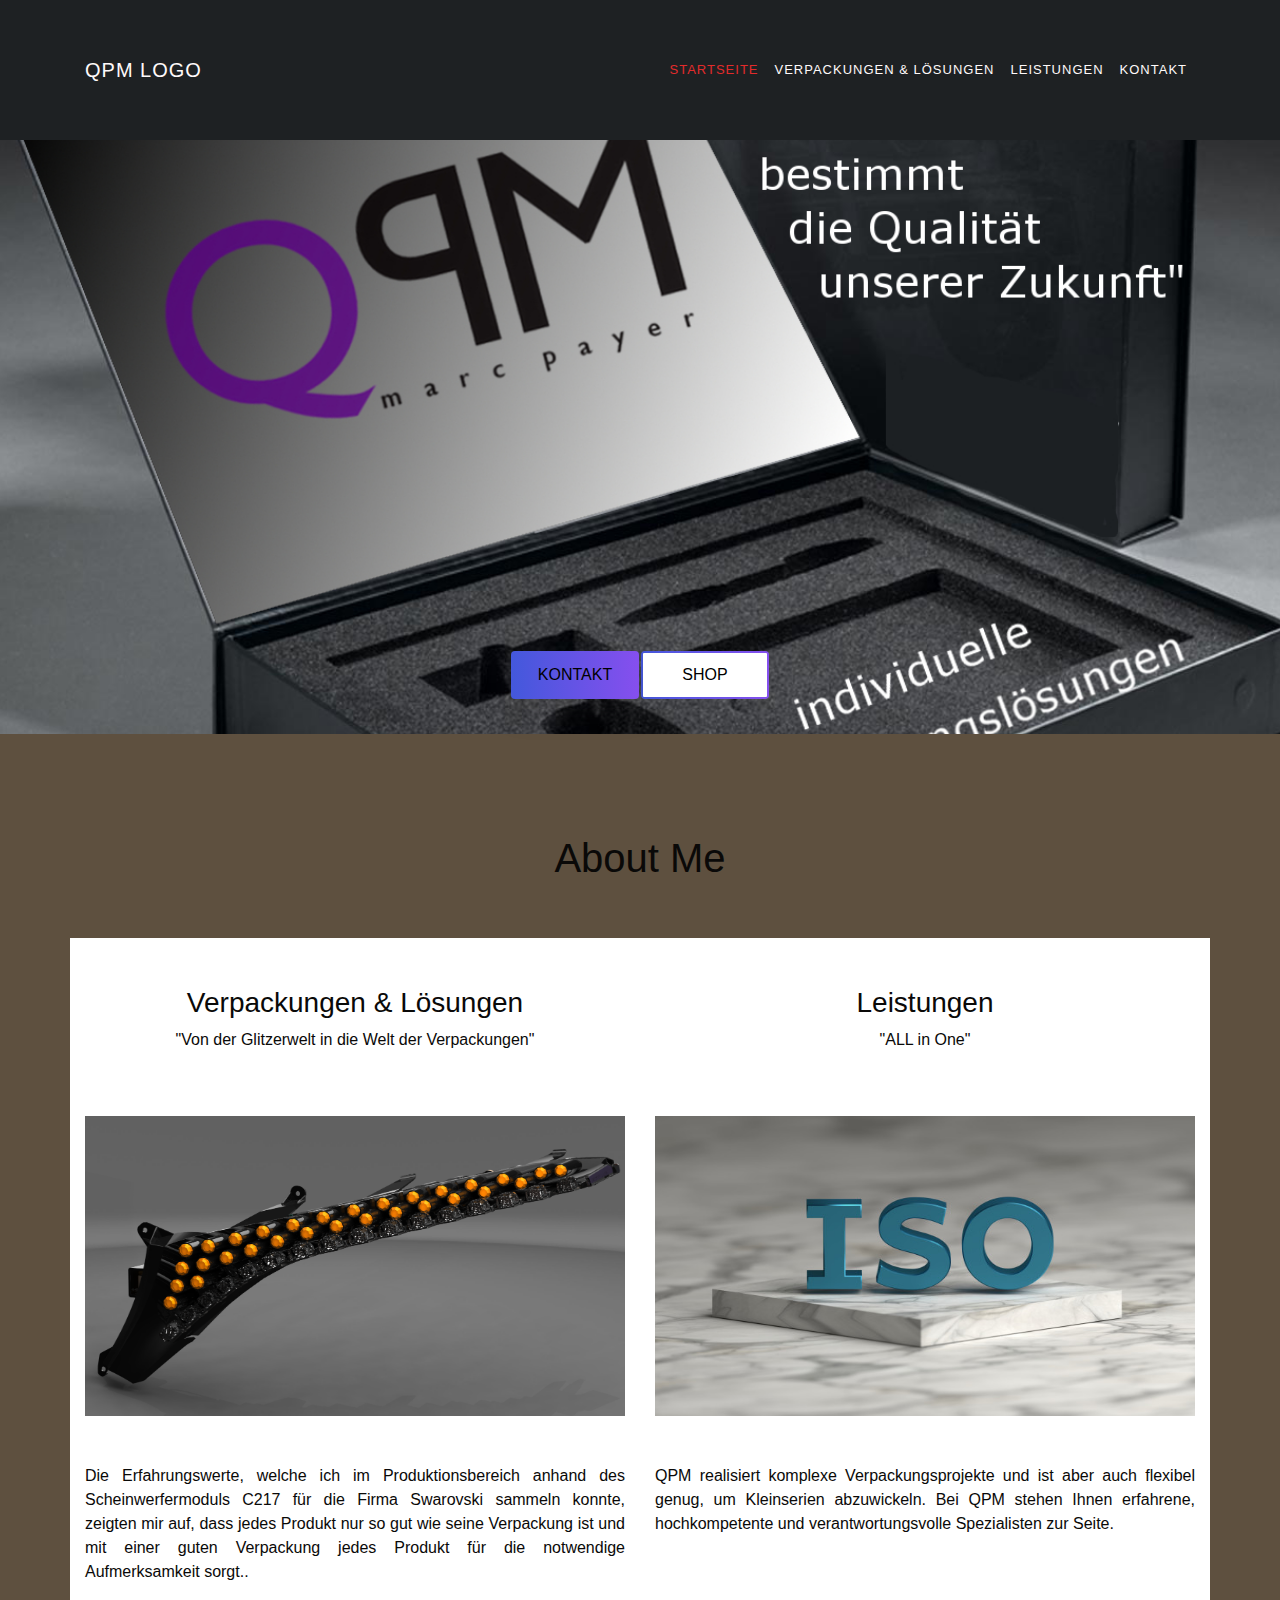
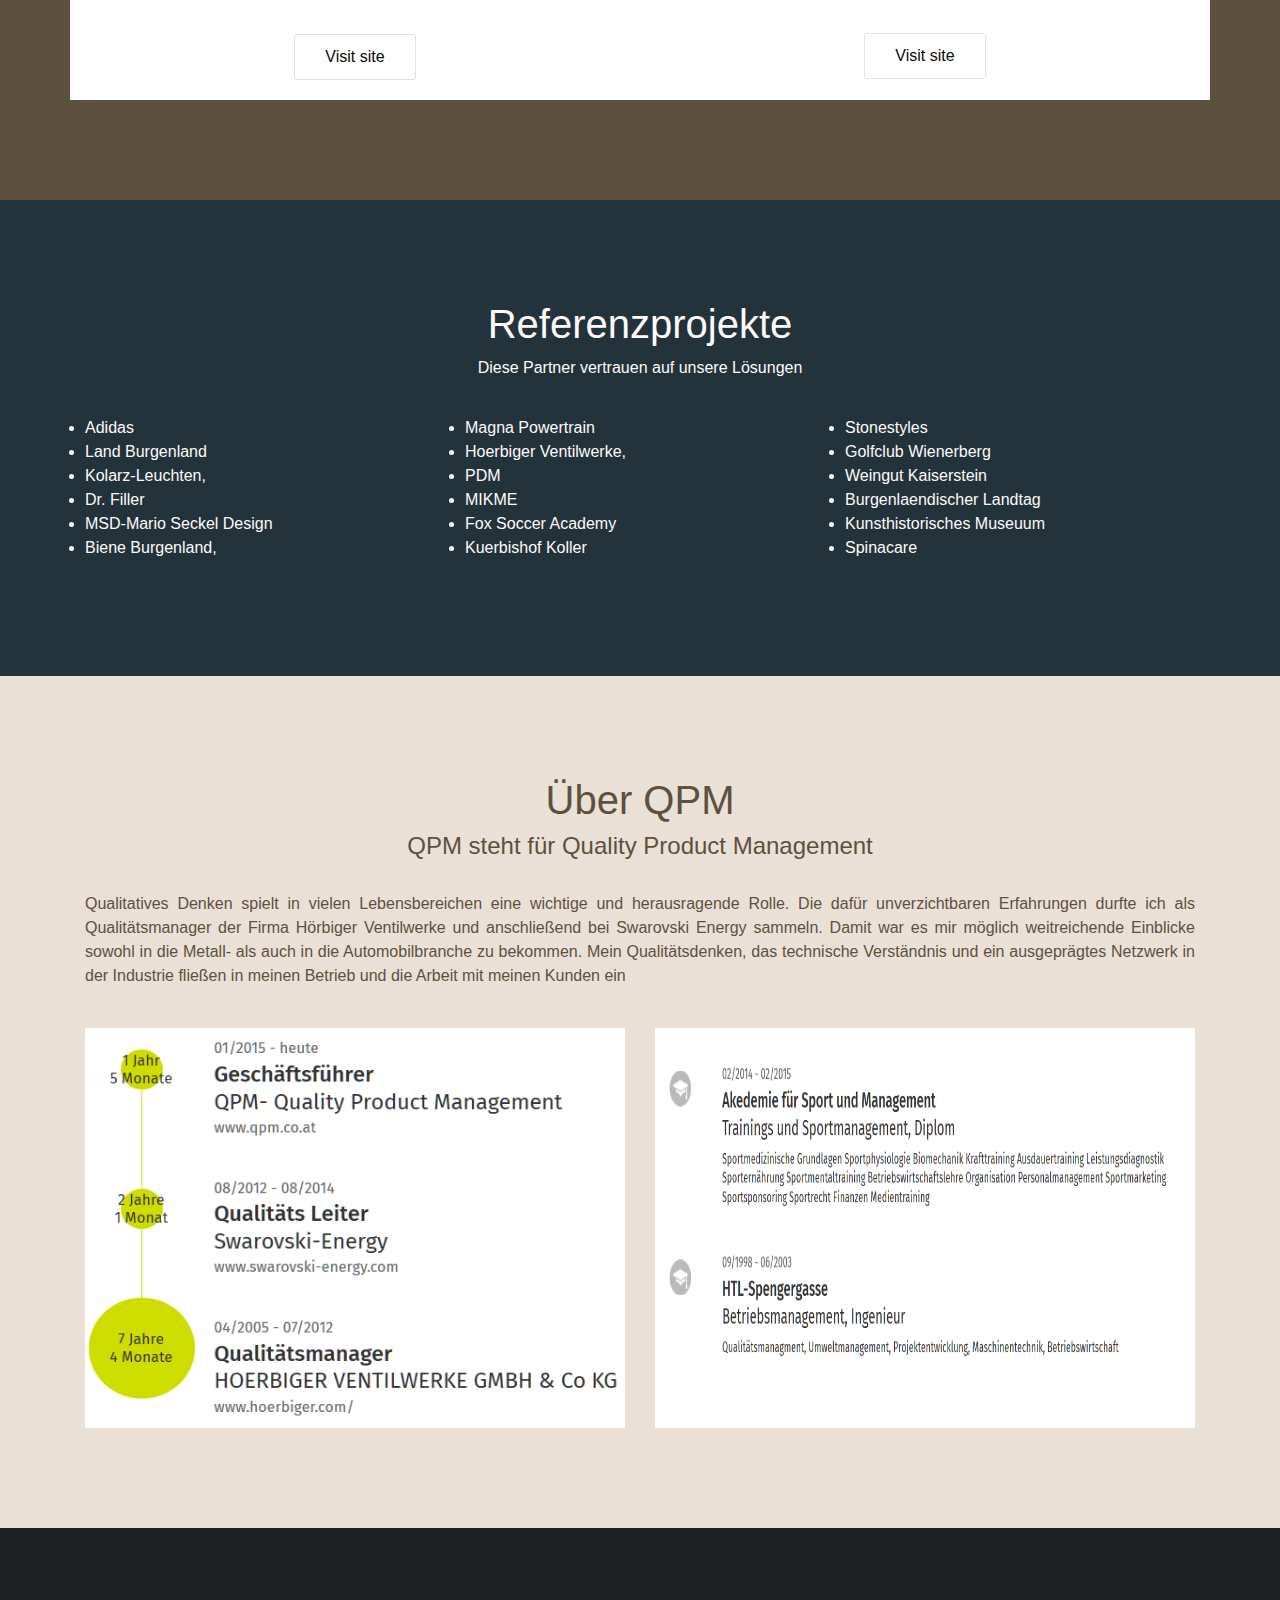
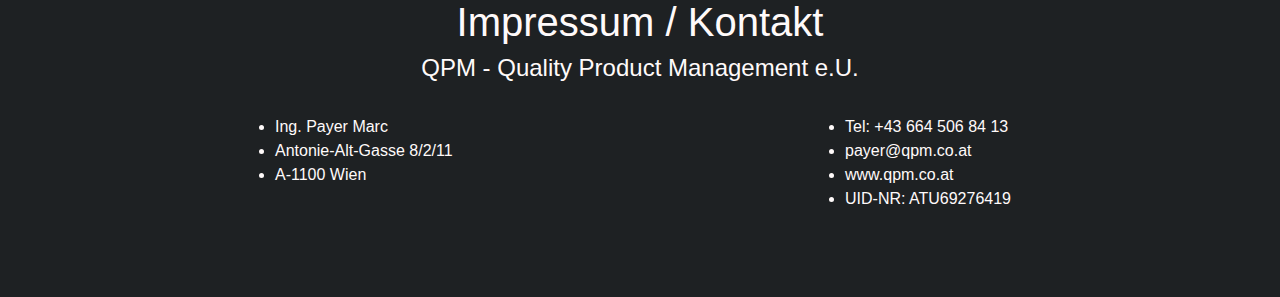
==== index.html @ 358d46cb "new" ====
<!DOCTYPE html>
<html>
<head>
	<title>QPM</title>

	<meta name="viewport" content="width=device-width, initial-scale=1.0">
  <link rel="stylesheet" type="text/css" href="style.css">

	<link rel="stylesheet" href="https://maxcdn.bootstrapcdn.com/bootstrap/4.5.2/css/bootstrap.min.css">
<link rel="stylesheet" type="text/css" href="style.css">

<!------- font Awesome cdn ----------------------->
<link rel="stylesheet" href="https://cdnjs.cloudflare.com/ajax/libs/font-awesome/5.15.1/css/all.min.css" integrity="sha512-+4zCK9k+qNFUR5X+cKL9EIR+ZOhtIloNl9GIKS57V1MyNsYpYcUrUeQc9vNfzsWfV28IaLL3i96P9sdNyeRssA==" crossorigin="anonymous" />

</head>
<body>
 <main class="main-site">
  <!--================================================ nav area starts =========================-->
  <section class="nav-area">
     <div class="container">
      <nav class="navbar navbar-expand-lg navbar-dark">
       
  <!-- Brand -->
  <a class="navbar-brand" href="#">QPM LOGO</a>

  <!-- Toggler/collapsibe Button -->
  <button class="navbar-toggler" type="button" data-toggle="collapse" data-target="#collapsibleNavbar">
    <span class="navbar-toggler-icon"></span>
  </button>

  <!-- Navbar links -->
  <div class="collapse navbar-collapse" id="collapsibleNavbar">
    <ul class="navbar-nav ml-auto text-right">
      <li class="nav-item active">
        <a class="nav-link" href="#">Startseite</a>
      </li>
      <li class="nav-item">
        <a class="nav-link" href="packging.html">Verpackungen & Lösungen</a>
      </li>
      <!--<li class="nav-item">
        <a class="nav-link" href="#design">Design / Materialien</a>
      </li>--->
      <li class="nav-item">
        <a class="nav-link" href="Iso.html">Leistungen</a>
      </li>
      <!--<li class="nav-item">
        <a class="nav-link" href="#link">Referenzprojekte</a>

      </li>-->

        <!--<li class="nav-item">
        <a class="nav-link" href="#about">Über</a>

      </li>-->
      <li class="nav-item">
        <a class="nav-link" href="#Kontakt">Kontakt</a>

      </li>
    </ul>
  </div>

</nav>
</div>
</section>

<!--================================================ nav area ends =========================================-->
      
  <!--============================================== header area starts =====================================-->
  <section class="header-area">
    <div class="site-button d-flex">
                  <div class="btn-first d-flex flex-row flex-wrap">
                    <button type="button" id="#contact" class="btn button primary-button text-uppercase"><a href="#Kontakt"> Kontakt</a></button>
                    <button type="button" class="btn button secondary-button text-uppercase"><a href="#">Shop</a></button>
                  </div>

                  
                </div>
  </section>


  <!--============================================= header area ends ==========================================-->


  <!--======================================About me starts ======================================-->
  <section class="about-me-area">
    <div class="container">
      <div class="justify-content-center pb-5">
        <h1 class="text-center">About Me</h1>
      </div>
      <div class="row">
        <div class="col-area col-sm-12 col-md-6 col-lg-6">
          <div class="inner">
          <div class="justify-content-center py-5">
            <h3 class="text-center">Verpackungen & Lösungen</h3>
            <p class="text-center">"Von der Glitzerwelt in die Welt der Verpackungen"</p>
          </div>
          <div class="imag-area pb-5">
            <img src="imag/New folder/packaging_img1.png" class="img-fluid"> 
          </div> 
           <div class="about-me-area-text">
              <p>Die Erfahrungswerte, welche ich im Produktionsbereich anhand des Scheinwerfermoduls C217 für die Firma Swarovski sammeln konnte, zeigten mir auf, dass jedes Produkt nur so gut wie seine Verpackung ist und mit einer guten Verpackung jedes Produkt für die notwendige Aufmerksamkeit sorgt..</p>
            </div>
          <div class="about-me-area-link d-flex  justify-content-center ">
            <a href="packging.html" class="border">Visit site</a> 
          </div> 
        </div>
        </div>

          <div class="col-area col-sm-12 col-md-6 col-lg-6">
           <div class="inner">
          <div class="justify-content-center py-5">
            <h3 class="text-center">Leistungen</h3>
            <p class="text-center">"ALL in One"</p>
          </div>
          <div class="imag-area pb-5">
           
            <img src="1.jpg" class="img-fluid"> 
          </div>

           <div class="about-me-area-text">
              <p>QPM realisiert komplexe Verpackungsprojekte und ist aber auch flexibel genug, um Kleinserien abzuwickeln. Bei QPM stehen Ihnen erfahrene, hochkompetente und verantwortungsvolle Spezialisten zur Seite.</p>
            </div> 
          <div class="about-me-area-link2 d-flex justify-content-center ">
            <a href="Iso.html" class="border">Visit site</a> 
          </div> 
        </div>
      </div>
        
      </div>
      
    </div>
  </section>



  <!--======================================About me ends ======================================-->
  <section class="link-area" id="link">
    <div class="container">
      <div class="link-area-heading justify-content-center">
      <h1 class="text-center">Referenzprojekte</h1>
      <p class="text-center">Diese Partner vertrauen auf unsere Lösungen</p>
    </div>
    <div class="row">
      <div class="col-sm-12 col-md-4 col-ld-4">
        <ul>
          <li>
            <a href="https://www.adidas.at/">Adidas</a>
          </li>
          <li>
            <a href="https://www.burgenland.at/">Land Burgenland</a>
          </li>
          <li>
            <a href="https://www.kolarz.at/">Kolarz-Leuchten,</a>
          </li>
          <li>
            <a href="http://www.dr-filler-at/">Dr. Filler</a>
          </li>
           <li>
            <a href="https://marioseckel.at/">MSD-Mario Seckel Design</a>
          </li>
          <li>
            <a href="https://www.burgenland.at/">Biene Burgenland,</a>
          </li>
        </ul>
      </div>
      <div class="col-sm-12 col-md-4 col-ld-4">
        <ul>
          <li>
            <a href="https://www.magna.com/">Magna Powertrain</a>
          </li>
          <li>
            <a href="https://www.hoerbiger.com/">Hoerbiger Ventilwerke,</a>
          </li>
          <li>
            <a href="http://www.pdmmethode/">PDM</a>
          </li>
          <li>
            <a href="https://www.mikme.com/">MIKME</a>
          </li>
           <li>
            <a href="https://www.foxsoccer.academy/">Fox Soccer Academy</a>
          </li>
           <li>
            <a href="https://www.kuerbishof-koller.at/">Kuerbishof Koller</a>
          </li>
        </ul> 
      </div>
      <div class="col-sm-12 col-md-4 col-ld-4">
        <ul>
          <li>
            <a href="https://www.gravurwelt.at/">Stonestyles</a>
          </li>
          <li>
            <a href="https://www.cityandcountry.at/">Golfclub Wienerberg</a>
          </li>
          <li>
            <a href="http://www.kaiserstein.com/">Weingut Kaiserstein</a>
          </li>
          <li>
            <a href="http://www.bgld-landtag.at/home.html">Burgenlaendischer Landtag</a>
          </li>
           <li>
            <a href="https://www.khm.at/">Kunsthistorisches Museuum</a>
          </li>
           <li>
            <a href="http://www.spinacare.at/">Spinacare</a>
          </li>
        </ul>

        
      </div>
      
    </div>    
    </div>
  </section>

   <!--======================================link area ends ======================================-->


   <!--======================================About area starts ======================================-->
   <section class="about-area" id="about">
     <div class="container">
      <div class="about-area-heading justify-content-center pb-4">
        <h1 class="text-center">Über QPM</h1>
        <h4 class="text-center">QPM steht für Quality Product Management</h4>
      </div>
      <div class="about-area-text pb-4">
        <p>Qualitatives Denken spielt in vielen Lebensbereichen eine wichtige und herausragende Rolle. Die dafür unverzichtbaren Erfahrungen durfte ich als Qualitätsmanager der Firma Hörbiger Ventilwerke und anschließend bei Swarovski Energy sammeln. Damit war es mir möglich weitreichende Einblicke sowohl in die Metall- als auch in die Automobilbranche zu bekommen.
Mein Qualitätsdenken, das technische Verständnis und ein ausgeprägtes Netzwerk in der Industrie fließen in meinen Betrieb und die Arbeit mit meinen Kunden ein</p>
        
      </div>
      <div class="row">
        <div class=" col-area col-sm-12 col-md-6 col-lg-6">
          <img src="imag/New folder/about_carreer.png" class="img-fluid"> 
        </div>
        <div class="col-area col-sm-12 col-md-6 col-lg-6">
          <img src="imag/New folder/about_education.png" class="img-fluid">
          
        </div>
        
      </div>
       
     </div>
   </section>
   <!--======================================about area ends ======================================-->



   <!--======================================footer area starts ======================================-->
   <footer class="footer-area" id="Kontakt">
    <div class="container">
      <div class="justify-content-center pb-4">
        <h1 class="text-center">Impressum / Kontakt</h1>
        <h4 class="text-center">QPM - Quality Product Management e.U.</h4>
      </div>

      <div class="row">
        <div class="col-sm-4 col-md-4 col-lg-4 offset-2">
          <ul>
            <li>
              Ing. Payer Marc
            </li>
            <li>
              Antonie-Alt-Gasse 8/2/11
            </li>
            <li>
              A-1100 Wien
            </li>
          </ul>
          
        </div>

        <div class="col-sm-4 col-md-4 col-lg-4 offset-2">
          <ul>
            <li>
              Tel: +43 664 506 84 13
            </li>
            <li>
              <a href="">payer@qpm.co.at</a>
            </li>
            <li>
              <a href="https://www.qpm.co.at/">www.qpm.co.at</a>
            </li>
            <li>
              <p>UID-NR: ATU69276419</p>
            </li>
          </ul>
          
        </div>
        
      </div> 
    </div>
     
   </footer>

   <!--======================================footer area ends ======================================-->


   
 </main>

 











<!-- jQuery library -->
<script src="https://ajax.googleapis.com/ajax/libs/jquery/3.5.1/jquery.min.js"></script>

<!-- Popper JS -->
<script src="https://cdnjs.cloudflare.com/ajax/libs/popper.js/1.16.0/umd/popper.min.js"></script>

<!-- Latest compiled JavaScript -->
<script src="https://maxcdn.bootstrapcdn.com/bootstrap/4.5.2/js/bootstrap.min.js"></script>

</body>

</html>
---- style.css ----
@import url(variable.css);


html
{
  scroll-behavior: smooth;
}
*
{
  padding: 0;
  margin: 0;
}

body
{
  font-family: Helvetica, Sans-Serif;
}

.main-site
{
  position: relative;
}

/*---------------- ------------------nav area starts-------- -------------------*/

.nav-area
{
   width: 100%;
   background:#1E2123;
    position: relative;  
}


.nav-area nav 
{ 
  padding: 50px 0px; 
}



.nav-area nav ul li
{ 
 text-transform: uppercase;
 font-size: 13px;
 line-height: 20px;
 //font-weight: bold;
 //margin: auto;
}




.nav-area nav a
{
  color:#fffafa !important;
  letter-spacing: 1px;
}

.nav-area nav a:hover
{
  
  letter-spacing: 1px;
  color:#e32b2b !important;
  transition: 1s ease;
}

.nav-area nav .active a
{
  color:#e32b2b !important;
}


/*---------------- ------------------nav area ends-------- -------------------*/


/*---------------- ------------------header area starts-------- -------------------*/
.header-area
{
  position: relative;
   width: 100%;
   //padding: 200px 200px 100px 200px;
  background-image: url('imag/dash/dash.jpg');
  height: 66vh;
  background-repeat: no-repeat;
  background-size: cover;
  background-position: center;
  background-attachment:fixed;
  //margin-top: 30px;
}

.site-button .btn-first
{
  //justify-content: center;
}

.button
{
  width: 130px;
  height: 50px;
  //padding:.8rem 2.2rem;
  font:normal 500 16px/20px Helvetica, Sans-Serif;
  position: relative;
  border:3px solid transparent;
  border-radius: 4px; 
}

.site-button a
{
  text-decoration: none;
  color: black;
}

.button.primary-button
{
  background: var(--gradient-color);
  background-clip: padding-box;
  color:whitesmoke;
  transition: background .6s ease;
  box-shadow: var(--box-shadow);
}

.button.primary-button:hover
{
    background: whitesmoke;
    background-clip: padding-box;
    color:black;
}


.button.primary-button::after,
.button.secondary-button::after
{
  position: absolute;
  top:-2px;
  left:-2px;
  bottom: -2px; 
  right: -2px;
  background: var(--gradient-color);
  content:'';
  z-index: -1;
  border-radius: 4px;
}

.button.secondary-button
{
  background: white;
  background-clip: padding-box;
  transition: background .6s ease;

}

.button.secondary-button:hover
{ 
  background:var(--gradient-color);
  color: whitesmoke;
    //box-shadow: var(--box-shadow);
}

.btn-first
{
  width: 100%;
  position: absolute;
  top:90% ;
  left: 50%;
  transform: translate(-50%,-50%);
  justify-content: center;
}





/*-----------------------------------packging page starts --------------------------*/
/*---------------- ------------------design area starts-------- -------------------*/

.packeging-header-area
{

    position: relative;
   width: 100%;
  background-image: url('imag/New folder/8.jpg');
  height: 66vh;
  background-repeat: no-repeat;
  background-size: cover;
  background-position: center;
  background-attachment:fixed;

}
.design-area
{
  width: 100%;
  padding: 100px 0px;
  background-color: #1E2123;
}

.design-area h1 , p
{
  color: #fffafa;
}

.design-area h3
{
  color: #fffafa;
  overflow: hidden;
}

.text-area p
{
  text-align: justify;
}

.design-area .imag-area
{
  margin: 0px 20px;
}

.design-area .imag-area img
{
  height: 200px;
  width: 100%;
}

.bottom-text
{
  padding: 50px 10px 0px 10px;
  
}

.bottom-text p
{
  text-align: justify;

}

.design-area .imag-area img
{
  width: 100%;
  height: 300px;
}


/*---------------- ------------------design area ends -------------------------*/

/*---------------------------------crousel area starts --------------------------*/

.crousel-area
{
  position: relative;
   width: 100%;
   padding: 100px 0px;
   background-color: #5e503f;
}

.crousel-area h1 ,p
{
  color: #fffafa;
}


.crousel-area img
{
  width: 100%;
  height:200px; 
}

.controls-top
{
position: absolute;
bottom: 0;
left: 50%;
transform: translate(-50%,-50%);
  //justify-content: center;

}

.controls-top a
{
  margin:40px ;
  font-size: 50px;

}



/*---------------------------------crousel area ends ---------------------------*/

/*---------------------------------- packging page end --------------------------*/

/*----------------------------------iso pages starts -----------------------------*/

.iso-header-area
{
  position: relative;
   width: 100%;
  background-image: url('imag/certification/1.jpg');
  height: 66vh;
  background-repeat: no-repeat;
  background-position: center;
  background-size: cover;
  background-attachment:fixed;
}

.iso-text-area
{
  background-color: #7F7F7F;
  width: 100%;
  padding: 100px;
}

.iso-text-area h1
{
  color: #F6F5F3;
  justify-content: center;
  text-align: justify;
}

.iso-text-area h3
{
  color: #F6F5F3;
  justify-content: center;
  text-align: justify;
}
/*----------------------------- iso certification area strats ------------------------*/


.iso-certification-area
{
  background-color: #01396C;
  padding: 150px 0px;
  position: relative;
}

.iso-certification-area .img-area
{

  position: absolute;
  top:9%;
  left:50%;
  transform: translate(-50%,-50%);
  justify-content: center;
  text-align: center;
}

.iso-certification-area .img-area img
{
  width: 100px;
  height: 100px;
 
}


.iso-certification-area .iso-col
{
  padding: 20px 20px;
  border: 3px solid #000205;
  border-radius: 10px;
}


.iso-certification-area .iso-col p
{
  font-size: 20px;
  //font-weight: bold;
  font-family: Helvetica, Sans-Serif;
}





/*----------------------------- iso certification area ends ------------------------*/

 
/*----------------------------- iso list area starts ------------------------*/

.iso-list-area
{
  background-color: #7F7F7F;
  width: 100%;
  //height: 100%;
  padding: 100px 0px 50px 0px;
}





.iso-list-area .iso-list ul
{
  margin-left: 50px;
}




.iso-list-area .row-area
{
  margin-top: 30px;
  background-color: #FFFFFF;
  padding: 30px 0px; 
}

.iso-list-area .row-area h5
{
  font-weight: bold;
}

.iso-list-area .row-area .fa-check
{
  color: #F0EAE2;
  padding:20px 20px;
  border: 2px solid #F0EAE2;
  border-radius: 100%;
}

.iso-list-area .row-area .fa-check:hover
{
  color: #F0EAE2;
  padding:20px 20px;
  border: 2px solid #F0EAE2;
  border-radius: 100%;
}




/*----------------------------- iso list area ends ------------------------*/


.last-text-area
{

  background-color: #01396C;
  width: 100%;
  padding: 50px 0px;

}


.last-text-area p
{
  font-size: 20px;
}




/*----------------------------------iso page ends -----------------------------*/


/*----------------------------------- About me area starts-----------------------*/
.about-me-area
{
  width: 100%;
  padding: 100px 0px;
  background-color: #5e503f

}

.about-me-area h1,h3, h4
{

  font-family: Helvetica, Sans-Serif;
  color:#0a0908;
}
.about-me-area p
{
  font-family: Helvetica, Sans-Serif;
  color:#0a0908;
  text-align: justify;
}

.about-me-area .imag-area img
{
  width: 100%;
  height: 300px;
}
.about-me-area .row
{
  justify-content: center;
}



.about-me-area .row .col-area
{
  background-color: #ffffff;
}
 

 .about-me-area .about-me-area-link
 {
  margin: 50px 0px 20px 0px;
 }

 .about-me-area .about-me-area-link2
 {
  margin: 97px 0px 20px 0px;
 }

.about-me-area .about-me-area-link a
{
 
 padding: 10px 30px;
 color: #0a0908;
 text-decoration: none;
 //border: 1px solid #0a0908;
 border-radius: 3px;
 
}
.about-me-area .about-me-area-link2 a
{
 
 padding: 10px 30px;
 color: #0a0908;
 text-decoration: none;
 //border: 1px solid #0a0908;
 border-radius: 3px;
 
}


.about-me-area .about-me-area-link a:hover
{
  background-color: #eae0d5;
  transition: .7s ease;
}

.about-me-area .about-me-area-link2 a:hover
{
  background-color: #eae0d5;
  transition: .7s ease;
}

/*----------------------------------- About me area ends -----------------------*/

.link-area
{
  background-color: #22333b;
  padding: 100px 0px;
}

.link-area-heading
{
  padding-bottom: 20px;
}

.link-area-heading h1,p
{
  color:#fffafa;
}


.link-area ul
{
  align-items: center;
  margin-left: auto;
  margin-right: auto;
}

.link-area ul li,a
{
  color:#fffafa; 
}





/*---------------- ------------------link area ends -------- -------------------*/






/*---------------- ------------------about area starts -------- -------------------*/
.about-area
{
  width: 100%;
  padding: 100px 0px;
  background-color:#eae0d5;
}

.about-me-area .row 
{
  //position: absolute;
  justify-content: center;
}

.about-area-text p
{
  text-align: justify;
  color:#5e503f;
}
 
 //.about-area .col-area
{
   
   margin: 20px 0px;
}
.about-area img
{
 
   height: 400px; 
  width: 100%;
  //max-width: 100%; 
  //height: auto;
  
}

.about-area-heading h1
{
  color:#5e503f;

}

.about-area-heading h4
{
  color:#5e503f;

}

/*---------------- ------------------about area ends -------- -------------------*/



/*---------------- ------------------footer area start -------- -------------------*/
 .footer-area
{
  width: 100%;
  padding: 70px 0px;
  background-color: #1E2123;
}

.footer-area h1,h4
{
  color: #fffafa;
}

.footer-area ul li
{
  color: #fffafa;
}

/*---------------- ------------------footer area ends -------- -------------------*/


@media only screen and (min-width: 768px)
{
.iso-list-area .iso-list
{
  background-color: #FFFFFF;

  height: 100%;
  padding: 50px 10px;
  //border-radius: 10px;
}
}




@media only screen and (max-width: 768px)
{

.about-me-area .row 
{
  //position: absolute;
  justify-content: center;
}
 
.about-me-area .row .col-area
{
  margin: 20px 30px;
}

.design-area .imag-area img
{
  height:auto;
  width: 100%;
}

.design-area .col-sm-12
{
  margin-top:20px; 
}

.about-area img
{
 
   height: 400px; 
  width: 100%;
  //max-width: 100%; 
  //height: auto;
  
}

.crousel-area img 
{
  width: 100%;
  height: auto;
}


.iso-certification-area .img-area
{

  position: absolute;
  top:5%;
  left:50%;
  transform: translate(-50%,-50%);
  justify-content: center;
  text-align: center;
}


.iso-certification-area .iso-col
{
  margin-top: 20px;
}

.iso-list-area .iso-list
{
   margin-top: 20px;
}


.iso-list-area .iso-list
{
  background-color: #FFFFFF;

  //height: 100%;
  padding: 50px 10px;
  //border-radius: 10px;
}


//.iso-list-area .row-area .col-sm-12
{
  margin: 0px 20px;
}

}









/*------------------------- second media query----------------*/

@media only screen and (max-width: 991px)
{
  .header-area
{
   width: 100%;
  //padding: 320px 0px;
  background-image: url('imag/dash/dash.jpg');
  height: 66vh;
  background-repeat: no-repeat;
  background-size: 100% 100%;
  background-attachment:scroll;
}

.iso-header-area
{
  position: relative;
   width: 100%;
  background-image: url('imag/certification/1.jpg');
  height: 66vh;
  background-repeat: no-repeat;
  background-size: cover;
  background-attachment:scroll;
}

.packeging-header-area
{

    position: relative;
   width: 100%;
  background-image: url('imag/New folder/8.jpg');
  height: 66vh;
  background-repeat: no-repeat;
  background-size: cover;
  background-attachment:scroll;

}

.site-button
{
  width: 100%;
}

.site-banner .col-area .site-button .btn-first
  {
    width: 100%;
    position: relative;
    display: flex;
    justify-content: center;
  }

    .site-banner .col-area .site-button button
  {
    //text-align: center;
    
    //justify-content: center;
    margin-top: 10px;
    width: 50%;
  }

.nav-area
{
  background-color: #1E2123;
  position: unset;
}
.nav-area nav .active a
{
  color:#fffafa !important;
}

.nav-area nav ul
{
  margin-top: 20px;
}

.nav-area nav ul li
{ 
 text-transform: uppercase;
 font-size: 15px;
 line-height: 20px;
 //font-weight: bold;
 //margin: auto;
 border: none;
 border-bottom: .5px solid #202426;
 padding: 5px 0px;
}

.nav-area nav ul li:hover
{ 
  background-color: #212527;
 text-transform: uppercase;
 font-size: 15px;
 line-height: 20px;
 //font-weight: bold;
 //margin: auto;
 //border: none;
}

.nav-area nav a:hover
{
  color:#fffafa !important;
  letter-spacing: 1px;
  transition: 1s ease;
}

.link-area .row ul
{
  margin-left: 50px;
}


.about-area .col-area
{
  margin-top: 20px;
}
}
---- style.css ----
@import url(variable.css);


html
{
  scroll-behavior: smooth;
}
*
{
  padding: 0;
  margin: 0;
}

body
{
  font-family: Helvetica, Sans-Serif;
}

.main-site
{
  position: relative;
}

/*---------------- ------------------nav area starts-------- -------------------*/

.nav-area
{
   width: 100%;
   background:#1E2123;
    position: relative;  
}


.nav-area nav 
{ 
  padding: 50px 0px; 
}



.nav-area nav ul li
{ 
 text-transform: uppercase;
 font-size: 13px;
 line-height: 20px;
 //font-weight: bold;
 //margin: auto;
}




.nav-area nav a
{
  color:#fffafa !important;
  letter-spacing: 1px;
}

.nav-area nav a:hover
{
  
  letter-spacing: 1px;
  color:#e32b2b !important;
  transition: 1s ease;
}

.nav-area nav .active a
{
  color:#e32b2b !important;
}


/*---------------- ------------------nav area ends-------- -------------------*/


/*---------------- ------------------header area starts-------- -------------------*/
.header-area
{
  position: relative;
   width: 100%;
   //padding: 200px 200px 100px 200px;
  background-image: url('imag/dash/dash.jpg');
  height: 66vh;
  background-repeat: no-repeat;
  background-size: cover;
  background-position: center;
  background-attachment:fixed;
  //margin-top: 30px;
}

.site-button .btn-first
{
  //justify-content: center;
}

.button
{
  width: 130px;
  height: 50px;
  //padding:.8rem 2.2rem;
  font:normal 500 16px/20px Helvetica, Sans-Serif;
  position: relative;
  border:3px solid transparent;
  border-radius: 4px; 
}

.site-button a
{
  text-decoration: none;
  color: black;
}

.button.primary-button
{
  background: var(--gradient-color);
  background-clip: padding-box;
  color:whitesmoke;
  transition: background .6s ease;
  box-shadow: var(--box-shadow);
}

.button.primary-button:hover
{
    background: whitesmoke;
    background-clip: padding-box;
    color:black;
}


.button.primary-button::after,
.button.secondary-button::after
{
  position: absolute;
  top:-2px;
  left:-2px;
  bottom: -2px; 
  right: -2px;
  background: var(--gradient-color);
  content:'';
  z-index: -1;
  border-radius: 4px;
}

.button.secondary-button
{
  background: white;
  background-clip: padding-box;
  transition: background .6s ease;

}

.button.secondary-button:hover
{ 
  background:var(--gradient-color);
  color: whitesmoke;
    //box-shadow: var(--box-shadow);
}

.btn-first
{
  width: 100%;
  position: absolute;
  top:90% ;
  left: 50%;
  transform: translate(-50%,-50%);
  justify-content: center;
}





/*-----------------------------------packging page starts --------------------------*/
/*---------------- ------------------design area starts-------- -------------------*/

.packeging-header-area
{

    position: relative;
   width: 100%;
  background-image: url('imag/New folder/8.jpg');
  height: 66vh;
  background-repeat: no-repeat;
  background-size: cover;
  background-position: center;
  background-attachment:fixed;

}
.design-area
{
  width: 100%;
  padding: 100px 0px;
  background-color: #1E2123;
}

.design-area h1 , p
{
  color: #fffafa;
}

.design-area h3
{
  color: #fffafa;
  overflow: hidden;
}

.text-area p
{
  text-align: justify;
}

.design-area .imag-area
{
  margin: 0px 20px;
}

.design-area .imag-area img
{
  height: 200px;
  width: 100%;
}

.bottom-text
{
  padding: 50px 10px 0px 10px;
  
}

.bottom-text p
{
  text-align: justify;

}

.design-area .imag-area img
{
  width: 100%;
  height: 300px;
}


/*---------------- ------------------design area ends -------------------------*/

/*---------------------------------crousel area starts --------------------------*/

.crousel-area
{
  position: relative;
   width: 100%;
   padding: 100px 0px;
   background-color: #5e503f;
}

.crousel-area h1 ,p
{
  color: #fffafa;
}


.crousel-area img
{
  width: 100%;
  height:200px; 
}

.controls-top
{
position: absolute;
bottom: 0;
left: 50%;
transform: translate(-50%,-50%);
  //justify-content: center;

}

.controls-top a
{
  margin:40px ;
  font-size: 50px;

}



/*---------------------------------crousel area ends ---------------------------*/

/*---------------------------------- packging page end --------------------------*/

/*----------------------------------iso pages starts -----------------------------*/

.iso-header-area
{
  position: relative;
   width: 100%;
  background-image: url('imag/certification/1.jpg');
  height: 66vh;
  background-repeat: no-repeat;
  background-position: center;
  background-size: cover;
  background-attachment:fixed;
}

.iso-text-area
{
  background-color: #7F7F7F;
  width: 100%;
  padding: 100px;
}

.iso-text-area h1
{
  color: #F6F5F3;
  justify-content: center;
  text-align: justify;
}

.iso-text-area h3
{
  color: #F6F5F3;
  justify-content: center;
  text-align: justify;
}
/*----------------------------- iso certification area strats ------------------------*/


.iso-certification-area
{
  background-color: #01396C;
  padding: 150px 0px;
  position: relative;
}

.iso-certification-area .img-area
{

  position: absolute;
  top:9%;
  left:50%;
  transform: translate(-50%,-50%);
  justify-content: center;
  text-align: center;
}

.iso-certification-area .img-area img
{
  width: 100px;
  height: 100px;
 
}


.iso-certification-area .iso-col
{
  padding: 20px 20px;
  border: 3px solid #000205;
  border-radius: 10px;
}


.iso-certification-area .iso-col p
{
  font-size: 20px;
  //font-weight: bold;
  font-family: Helvetica, Sans-Serif;
}





/*----------------------------- iso certification area ends ------------------------*/

 
/*----------------------------- iso list area starts ------------------------*/

.iso-list-area
{
  background-color: #7F7F7F;
  width: 100%;
  //height: 100%;
  padding: 100px 0px 50px 0px;
}





.iso-list-area .iso-list ul
{
  margin-left: 50px;
}




.iso-list-area .row-area
{
  margin-top: 30px;
  background-color: #FFFFFF;
  padding: 30px 0px; 
}

.iso-list-area .row-area h5
{
  font-weight: bold;
}

.iso-list-area .row-area .fa-check
{
  color: #F0EAE2;
  padding:20px 20px;
  border: 2px solid #F0EAE2;
  border-radius: 100%;
}

.iso-list-area .row-area .fa-check:hover
{
  color: #F0EAE2;
  padding:20px 20px;
  border: 2px solid #F0EAE2;
  border-radius: 100%;
}




/*----------------------------- iso list area ends ------------------------*/


.last-text-area
{

  background-color: #01396C;
  width: 100%;
  padding: 50px 0px;

}


.last-text-area p
{
  font-size: 20px;
}




/*----------------------------------iso page ends -----------------------------*/


/*----------------------------------- About me area starts-----------------------*/
.about-me-area
{
  width: 100%;
  padding: 100px 0px;
  background-color: #5e503f

}

.about-me-area h1,h3, h4
{

  font-family: Helvetica, Sans-Serif;
  color:#0a0908;
}
.about-me-area p
{
  font-family: Helvetica, Sans-Serif;
  color:#0a0908;
  text-align: justify;
}

.about-me-area .imag-area img
{
  width: 100%;
  height: 300px;
}
.about-me-area .row
{
  justify-content: center;
}



.about-me-area .row .col-area
{
  background-color: #ffffff;
}
 

 .about-me-area .about-me-area-link
 {
  margin: 50px 0px 20px 0px;
 }

 .about-me-area .about-me-area-link2
 {
  margin: 97px 0px 20px 0px;
 }

.about-me-area .about-me-area-link a
{
 
 padding: 10px 30px;
 color: #0a0908;
 text-decoration: none;
 //border: 1px solid #0a0908;
 border-radius: 3px;
 
}
.about-me-area .about-me-area-link2 a
{
 
 padding: 10px 30px;
 color: #0a0908;
 text-decoration: none;
 //border: 1px solid #0a0908;
 border-radius: 3px;
 
}


.about-me-area .about-me-area-link a:hover
{
  background-color: #eae0d5;
  transition: .7s ease;
}

.about-me-area .about-me-area-link2 a:hover
{
  background-color: #eae0d5;
  transition: .7s ease;
}

/*----------------------------------- About me area ends -----------------------*/

.link-area
{
  background-color: #22333b;
  padding: 100px 0px;
}

.link-area-heading
{
  padding-bottom: 20px;
}

.link-area-heading h1,p
{
  color:#fffafa;
}


.link-area ul
{
  align-items: center;
  margin-left: auto;
  margin-right: auto;
}

.link-area ul li,a
{
  color:#fffafa; 
}





/*---------------- ------------------link area ends -------- -------------------*/






/*---------------- ------------------about area starts -------- -------------------*/
.about-area
{
  width: 100%;
  padding: 100px 0px;
  background-color:#eae0d5;
}

.about-me-area .row 
{
  //position: absolute;
  justify-content: center;
}

.about-area-text p
{
  text-align: justify;
  color:#5e503f;
}
 
 //.about-area .col-area
{
   
   margin: 20px 0px;
}
.about-area img
{
 
   height: 400px; 
  width: 100%;
  //max-width: 100%; 
  //height: auto;
  
}

.about-area-heading h1
{
  color:#5e503f;

}

.about-area-heading h4
{
  color:#5e503f;

}

/*---------------- ------------------about area ends -------- -------------------*/



/*---------------- ------------------footer area start -------- -------------------*/
 .footer-area
{
  width: 100%;
  padding: 70px 0px;
  background-color: #1E2123;
}

.footer-area h1,h4
{
  color: #fffafa;
}

.footer-area ul li
{
  color: #fffafa;
}

/*---------------- ------------------footer area ends -------- -------------------*/


@media only screen and (min-width: 768px)
{
.iso-list-area .iso-list
{
  background-color: #FFFFFF;

  height: 100%;
  padding: 50px 10px;
  //border-radius: 10px;
}
}




@media only screen and (max-width: 768px)
{

.about-me-area .row 
{
  //position: absolute;
  justify-content: center;
}
 
.about-me-area .row .col-area
{
  margin: 20px 30px;
}

.design-area .imag-area img
{
  height:auto;
  width: 100%;
}

.design-area .col-sm-12
{
  margin-top:20px; 
}

.about-area img
{
 
   height: 400px; 
  width: 100%;
  //max-width: 100%; 
  //height: auto;
  
}

.crousel-area img 
{
  width: 100%;
  height: auto;
}


.iso-certification-area .img-area
{

  position: absolute;
  top:5%;
  left:50%;
  transform: translate(-50%,-50%);
  justify-content: center;
  text-align: center;
}


.iso-certification-area .iso-col
{
  margin-top: 20px;
}

.iso-list-area .iso-list
{
   margin-top: 20px;
}


.iso-list-area .iso-list
{
  background-color: #FFFFFF;

  //height: 100%;
  padding: 50px 10px;
  //border-radius: 10px;
}


//.iso-list-area .row-area .col-sm-12
{
  margin: 0px 20px;
}

}









/*------------------------- second media query----------------*/

@media only screen and (max-width: 991px)
{
  .header-area
{
   width: 100%;
  //padding: 320px 0px;
  background-image: url('imag/dash/dash.jpg');
  height: 66vh;
  background-repeat: no-repeat;
  background-size: 100% 100%;
  background-attachment:scroll;
}

.iso-header-area
{
  position: relative;
   width: 100%;
  background-image: url('imag/certification/1.jpg');
  height: 66vh;
  background-repeat: no-repeat;
  background-size: cover;
  background-attachment:scroll;
}

.packeging-header-area
{

    position: relative;
   width: 100%;
  background-image: url('imag/New folder/8.jpg');
  height: 66vh;
  background-repeat: no-repeat;
  background-size: cover;
  background-attachment:scroll;

}

.site-button
{
  width: 100%;
}

.site-banner .col-area .site-button .btn-first
  {
    width: 100%;
    position: relative;
    display: flex;
    justify-content: center;
  }

    .site-banner .col-area .site-button button
  {
    //text-align: center;
    
    //justify-content: center;
    margin-top: 10px;
    width: 50%;
  }

.nav-area
{
  background-color: #1E2123;
  position: unset;
}
.nav-area nav .active a
{
  color:#fffafa !important;
}

.nav-area nav ul
{
  margin-top: 20px;
}

.nav-area nav ul li
{ 
 text-transform: uppercase;
 font-size: 15px;
 line-height: 20px;
 //font-weight: bold;
 //margin: auto;
 border: none;
 border-bottom: .5px solid #202426;
 padding: 5px 0px;
}

.nav-area nav ul li:hover
{ 
  background-color: #212527;
 text-transform: uppercase;
 font-size: 15px;
 line-height: 20px;
 //font-weight: bold;
 //margin: auto;
 //border: none;
}

.nav-area nav a:hover
{
  color:#fffafa !important;
  letter-spacing: 1px;
  transition: 1s ease;
}

.link-area .row ul
{
  margin-left: 50px;
}


.about-area .col-area
{
  margin-top: 20px;
}
}
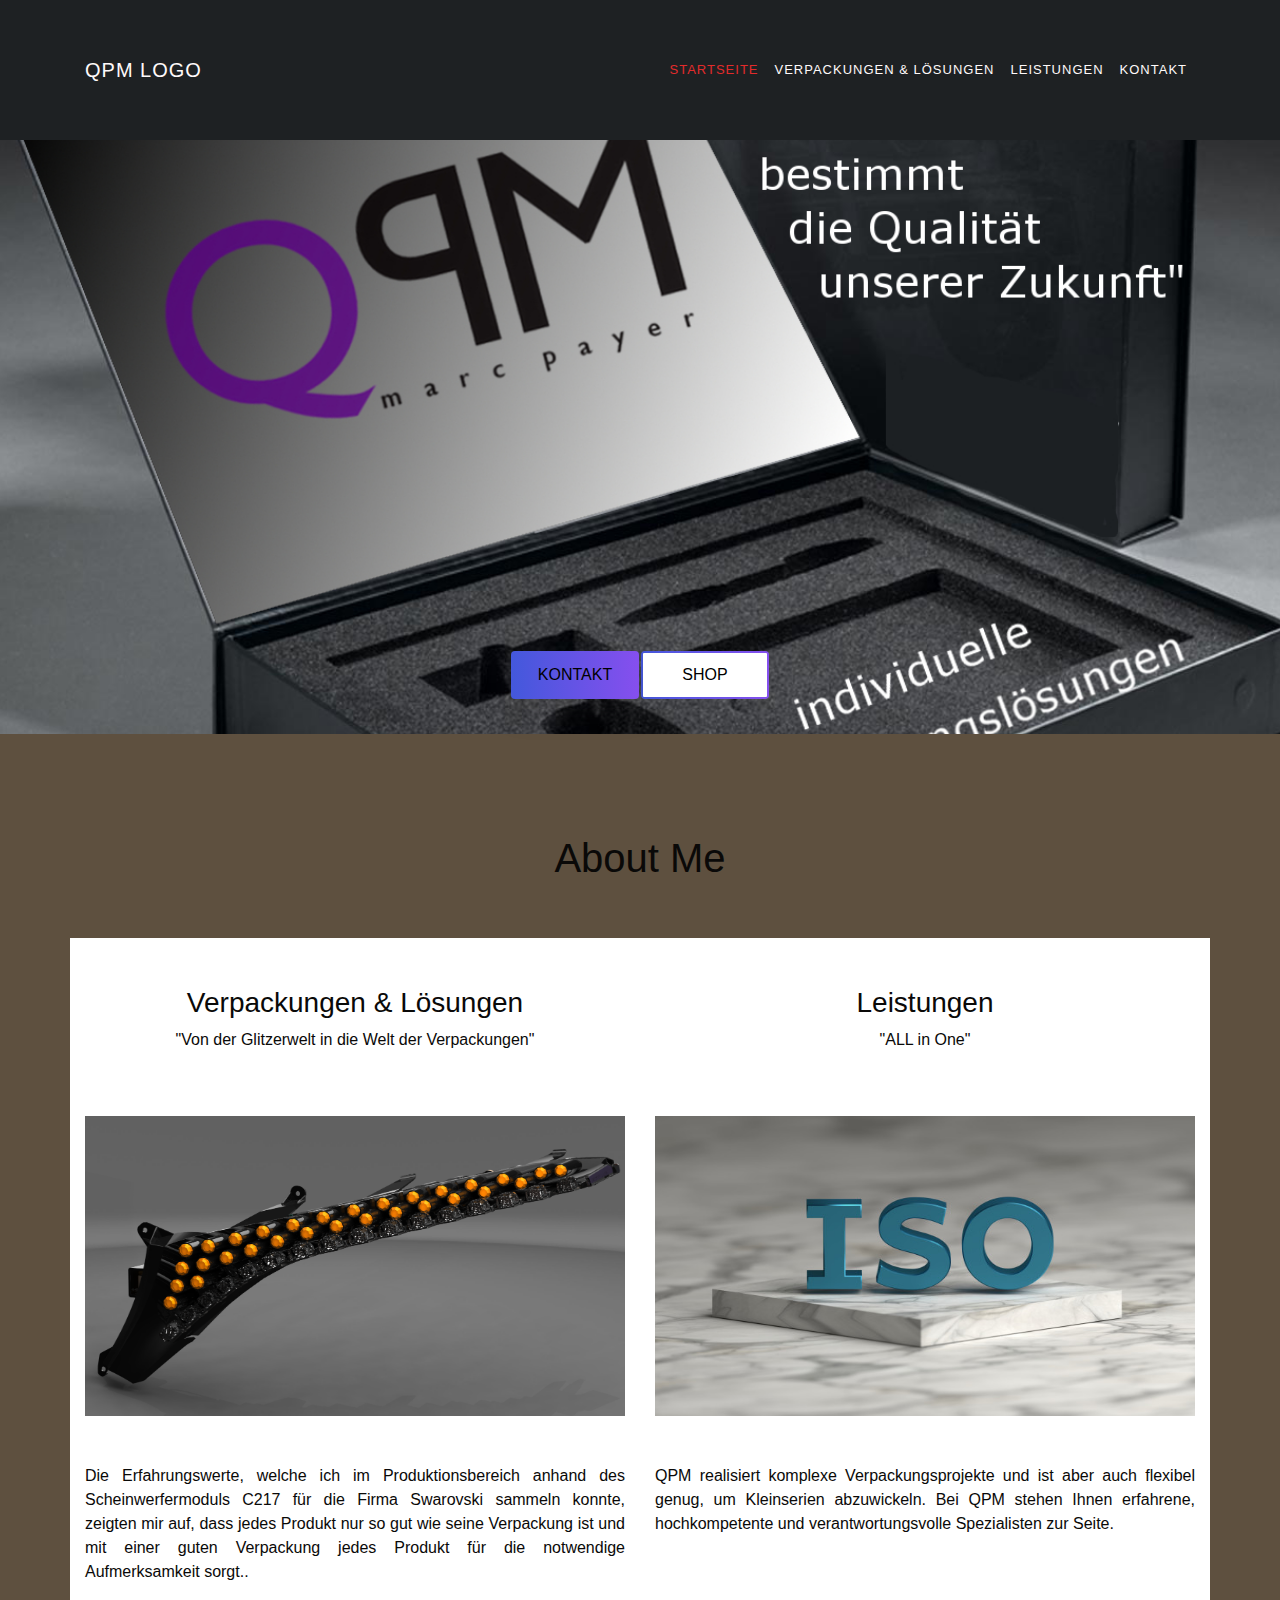
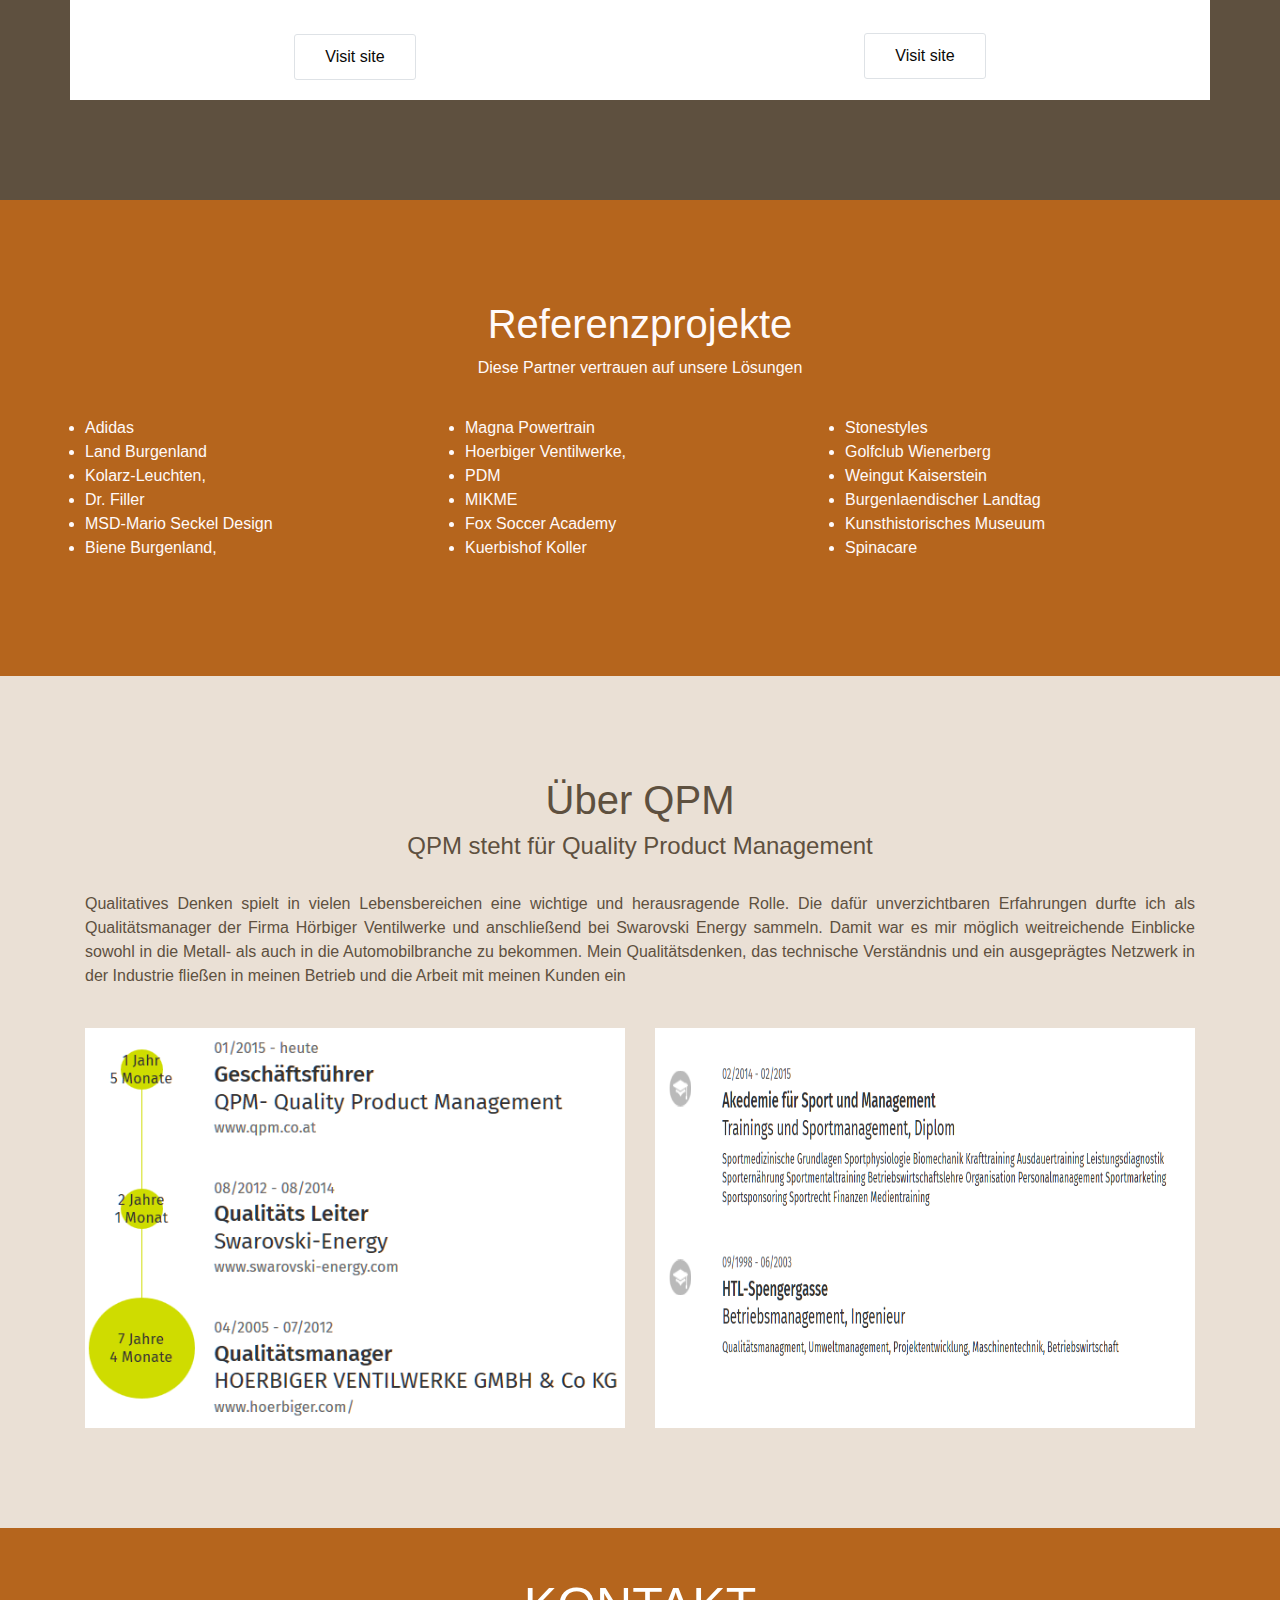
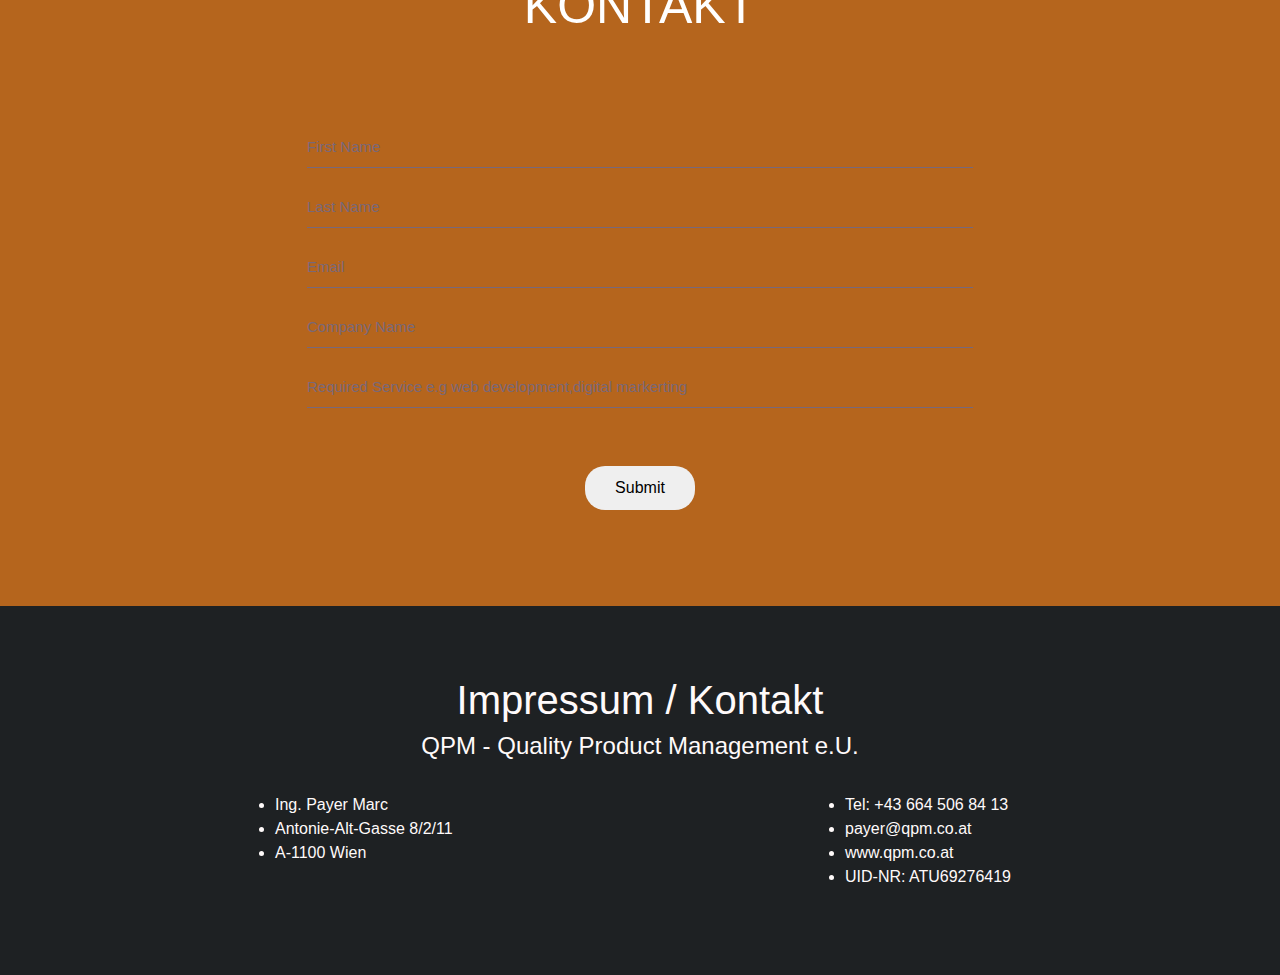
==== commit 82a6d9bb: "update" ====
--- a/index.html
+++ b/index.html
@@ -37,21 +37,9 @@
       <li class="nav-item">
         <a class="nav-link" href="packging.html">Verpackungen & Lösungen</a>
       </li>
-      <!--<li class="nav-item">
-        <a class="nav-link" href="#design">Design / Materialien</a>
-      </li>--->
       <li class="nav-item">
         <a class="nav-link" href="Iso.html">Leistungen</a>
       </li>
-      <!--<li class="nav-item">
-        <a class="nav-link" href="#link">Referenzprojekte</a>
-
-      </li>-->
-
-        <!--<li class="nav-item">
-        <a class="nav-link" href="#about">Über</a>
-
-      </li>-->
       <li class="nav-item">
         <a class="nav-link" href="#Kontakt">Kontakt</a>
 
@@ -69,7 +57,7 @@
   <section class="header-area">
     <div class="site-button d-flex">
                   <div class="btn-first d-flex flex-row flex-wrap">
-                    <button type="button" id="#contact" class="btn button primary-button text-uppercase"><a href="#Kontakt"> Kontakt</a></button>
+                    <button type="button" id="#contact" class="btn button primary-button text-uppercase"><a href="#contact"> Kontakt</a></button>
                     <button type="button" class="btn button secondary-button text-uppercase"><a href="#">Shop</a></button>
                   </div>
 
@@ -246,6 +234,58 @@
 
 
 
+
+   <!--====================================== Conatct area starts ================================-->
+
+
+  <section class="Contact-area" id="contact">
+          <div class="container">
+              <div class="Contact-area-heading">
+              <h2 class="text-uppercase text-center text-white">Kontakt</h2>
+            </div>
+            <div class="row row-area">
+              <div class="col-area col-lg-8">
+                <form class="form-area">
+                  <div class="form-group">
+                    <input type="name" name="fname" class="form-control" placeholder="First Name">
+                    
+                  </div>
+                  <div class="form-group">
+                    <input type="name" name="lname" class="form-control" placeholder="Last Name">
+                    
+                  </div>
+                  <div class="form-group">
+                    <input type="name" name="email" class="form-control" placeholder="Email">
+                    
+                  </div>
+                  <div class="form-group">
+                    <input type="name" name="company" class="form-control" placeholder="Company Name">
+                    
+                  </div>
+                  <div class="form-group">
+                    <input type="name" name="service" class="form-control" placeholder="Required Service e.g web development,digital markerting">
+                    
+                  </div>
+                   <div class=" form-group d-flex justify-content-center mt-5">
+                    <input type="button" value="Submit" name="service" class="btn-area">
+                    
+                  </div>
+                  
+                </form>
+                
+              </div>
+              
+            </div>
+            
+          </div>
+          
+        </section>
+
+   <!--=======================================contact area starts =============================-->
+
+
+
+
    <!--======================================footer area starts ======================================-->
    <footer class="footer-area" id="Kontakt">
     <div class="container">
--- a/style.css
+++ b/style.css
@@ -183,7 +183,7 @@
   height: 66vh;
   background-repeat: no-repeat;
   background-size: cover;
-  background-position: center;
+  background-position: center center;
   background-attachment:fixed;
 
 }
@@ -249,7 +249,7 @@
   position: relative;
    width: 100%;
    padding: 100px 0px;
-   background-color: #5e503f;
+   background-color: #b5651d;
 }
 
 .crousel-area h1 ,p
@@ -271,12 +271,12 @@
 left: 50%;
 transform: translate(-50%,-50%);
   //justify-content: center;
-
+  
 }
 
 .controls-top a
 {
-  margin:40px ;
+  margin:0px 40px ;
   font-size: 50px;
 
 }
@@ -296,7 +296,7 @@
   background-image: url('imag/certification/1.jpg');
   height: 66vh;
   background-repeat: no-repeat;
-  background-position: center;
+  background-position: center center;
   background-size: cover;
   background-attachment:fixed;
 }
@@ -305,17 +305,17 @@
 {
   background-color: #7F7F7F;
   width: 100%;
-  padding: 100px;
-}
-
-.iso-text-area h1
+  padding: 100px 0px;
+}
+
+.iso-text-area p
 {
   color: #F6F5F3;
   justify-content: center;
   text-align: justify;
 }
 
-.iso-text-area h3
+//.iso-text-area h3
 {
   color: #F6F5F3;
   justify-content: center;
@@ -377,6 +377,7 @@
 .iso-list-area
 {
   background-color: #7F7F7F;
+  //background-color:#01396C;;
   width: 100%;
   //height: 100%;
   padding: 100px 0px 50px 0px;
@@ -537,7 +538,8 @@
 
 .link-area
 {
-  background-color: #22333b;
+  background-color: #b5651d;
+  //background-color:;
   padding: 100px 0px;
 }
 
@@ -623,6 +625,80 @@
 }
 
 /*---------------- ------------------about area ends -------- -------------------*/
+
+/*----------------------------------- contact area starts -----------------------*/
+
+
+/*==============================Start Contact ==================*/
+
+.Contact-area
+{
+  
+  background-color: #b5651d;
+}
+
+.Contact-area-heading h2
+{
+  padding: 3rem 0rem 0rem 0rem;
+  font-weight: 500;
+  font-size: 50px;
+  font-family: Helvetica, Sans-Serif;
+
+}
+
+.Contact-area .row-area 
+{
+  display: flex;
+  justify-content: center;
+  padding: 5rem 3rem;
+}
+
+.Contact-area .row-area label
+{
+  font-family: Helvetica, Sans-Serif;
+}
+
+
+.Contact-area .row-area .form-control
+{
+  width: 100%;
+  background:none;
+  box-shadow: none;
+  border: none;
+  border-bottom: 1px solid #796878;
+  border-radius: 0;
+  outline: none;
+  padding: 10px 0px;
+  font-size:20px;
+  font-weight: 300px;
+  color:#796878;
+  font-family: Helvetica, Sans-Serif;
+}
+
+.Contact-area .row-area input::placeholder
+{
+  color:#796878;
+  //color:#79687;
+  font-size: 15px;
+}
+
+.Contact-area .btn-area
+{
+  font-family: Helvetica, Sans-Serif;
+  margin-top: 10px;
+  padding: 10px 30px;
+  border-radius: 20px;
+  outline: none;
+  border: 0;
+}
+
+
+
+/*==============================Ends Contact ==================*/
+
+
+
+/*-------------------------------------contact area starts ------------------------*/
 
 
 
@@ -742,6 +818,12 @@
   margin: 0px 20px;
 }
 
+.iso-list-area .row1
+{
+  position: relative;
+  justify-content: center;
+}
+
 }
 
 
@@ -763,6 +845,7 @@
   background-image: url('imag/dash/dash.jpg');
   height: 66vh;
   background-repeat: no-repeat;
+  background-position: center center;
   background-size: 100% 100%;
   background-attachment:scroll;
 }
@@ -774,6 +857,7 @@
   background-image: url('imag/certification/1.jpg');
   height: 66vh;
   background-repeat: no-repeat;
+  background-position: center center;
   background-size: cover;
   background-attachment:scroll;
 }
@@ -787,6 +871,7 @@
   height: 66vh;
   background-repeat: no-repeat;
   background-size: cover;
+  background-position: center center;
   background-attachment:scroll;
 
 }
--- a/style.css
+++ b/style.css
@@ -183,7 +183,7 @@
   height: 66vh;
   background-repeat: no-repeat;
   background-size: cover;
-  background-position: center;
+  background-position: center center;
   background-attachment:fixed;
 
 }
@@ -249,7 +249,7 @@
   position: relative;
    width: 100%;
    padding: 100px 0px;
-   background-color: #5e503f;
+   background-color: #b5651d;
 }
 
 .crousel-area h1 ,p
@@ -271,12 +271,12 @@
 left: 50%;
 transform: translate(-50%,-50%);
   //justify-content: center;
-
+  
 }
 
 .controls-top a
 {
-  margin:40px ;
+  margin:0px 40px ;
   font-size: 50px;
 
 }
@@ -296,7 +296,7 @@
   background-image: url('imag/certification/1.jpg');
   height: 66vh;
   background-repeat: no-repeat;
-  background-position: center;
+  background-position: center center;
   background-size: cover;
   background-attachment:fixed;
 }
@@ -305,17 +305,17 @@
 {
   background-color: #7F7F7F;
   width: 100%;
-  padding: 100px;
-}
-
-.iso-text-area h1
+  padding: 100px 0px;
+}
+
+.iso-text-area p
 {
   color: #F6F5F3;
   justify-content: center;
   text-align: justify;
 }
 
-.iso-text-area h3
+//.iso-text-area h3
 {
   color: #F6F5F3;
   justify-content: center;
@@ -377,6 +377,7 @@
 .iso-list-area
 {
   background-color: #7F7F7F;
+  //background-color:#01396C;;
   width: 100%;
   //height: 100%;
   padding: 100px 0px 50px 0px;
@@ -537,7 +538,8 @@
 
 .link-area
 {
-  background-color: #22333b;
+  background-color: #b5651d;
+  //background-color:;
   padding: 100px 0px;
 }
 
@@ -623,6 +625,80 @@
 }
 
 /*---------------- ------------------about area ends -------- -------------------*/
+
+/*----------------------------------- contact area starts -----------------------*/
+
+
+/*==============================Start Contact ==================*/
+
+.Contact-area
+{
+  
+  background-color: #b5651d;
+}
+
+.Contact-area-heading h2
+{
+  padding: 3rem 0rem 0rem 0rem;
+  font-weight: 500;
+  font-size: 50px;
+  font-family: Helvetica, Sans-Serif;
+
+}
+
+.Contact-area .row-area 
+{
+  display: flex;
+  justify-content: center;
+  padding: 5rem 3rem;
+}
+
+.Contact-area .row-area label
+{
+  font-family: Helvetica, Sans-Serif;
+}
+
+
+.Contact-area .row-area .form-control
+{
+  width: 100%;
+  background:none;
+  box-shadow: none;
+  border: none;
+  border-bottom: 1px solid #796878;
+  border-radius: 0;
+  outline: none;
+  padding: 10px 0px;
+  font-size:20px;
+  font-weight: 300px;
+  color:#796878;
+  font-family: Helvetica, Sans-Serif;
+}
+
+.Contact-area .row-area input::placeholder
+{
+  color:#796878;
+  //color:#79687;
+  font-size: 15px;
+}
+
+.Contact-area .btn-area
+{
+  font-family: Helvetica, Sans-Serif;
+  margin-top: 10px;
+  padding: 10px 30px;
+  border-radius: 20px;
+  outline: none;
+  border: 0;
+}
+
+
+
+/*==============================Ends Contact ==================*/
+
+
+
+/*-------------------------------------contact area starts ------------------------*/
 
 
 
@@ -742,6 +818,12 @@
   margin: 0px 20px;
 }
 
+.iso-list-area .row1
+{
+  position: relative;
+  justify-content: center;
+}
+
 }
 
 
@@ -763,6 +845,7 @@
   background-image: url('imag/dash/dash.jpg');
   height: 66vh;
   background-repeat: no-repeat;
+  background-position: center center;
   background-size: 100% 100%;
   background-attachment:scroll;
 }
@@ -774,6 +857,7 @@
   background-image: url('imag/certification/1.jpg');
   height: 66vh;
   background-repeat: no-repeat;
+  background-position: center center;
   background-size: cover;
   background-attachment:scroll;
 }
@@ -787,6 +871,7 @@
   height: 66vh;
   background-repeat: no-repeat;
   background-size: cover;
+  background-position: center center;
   background-attachment:scroll;
 
 }
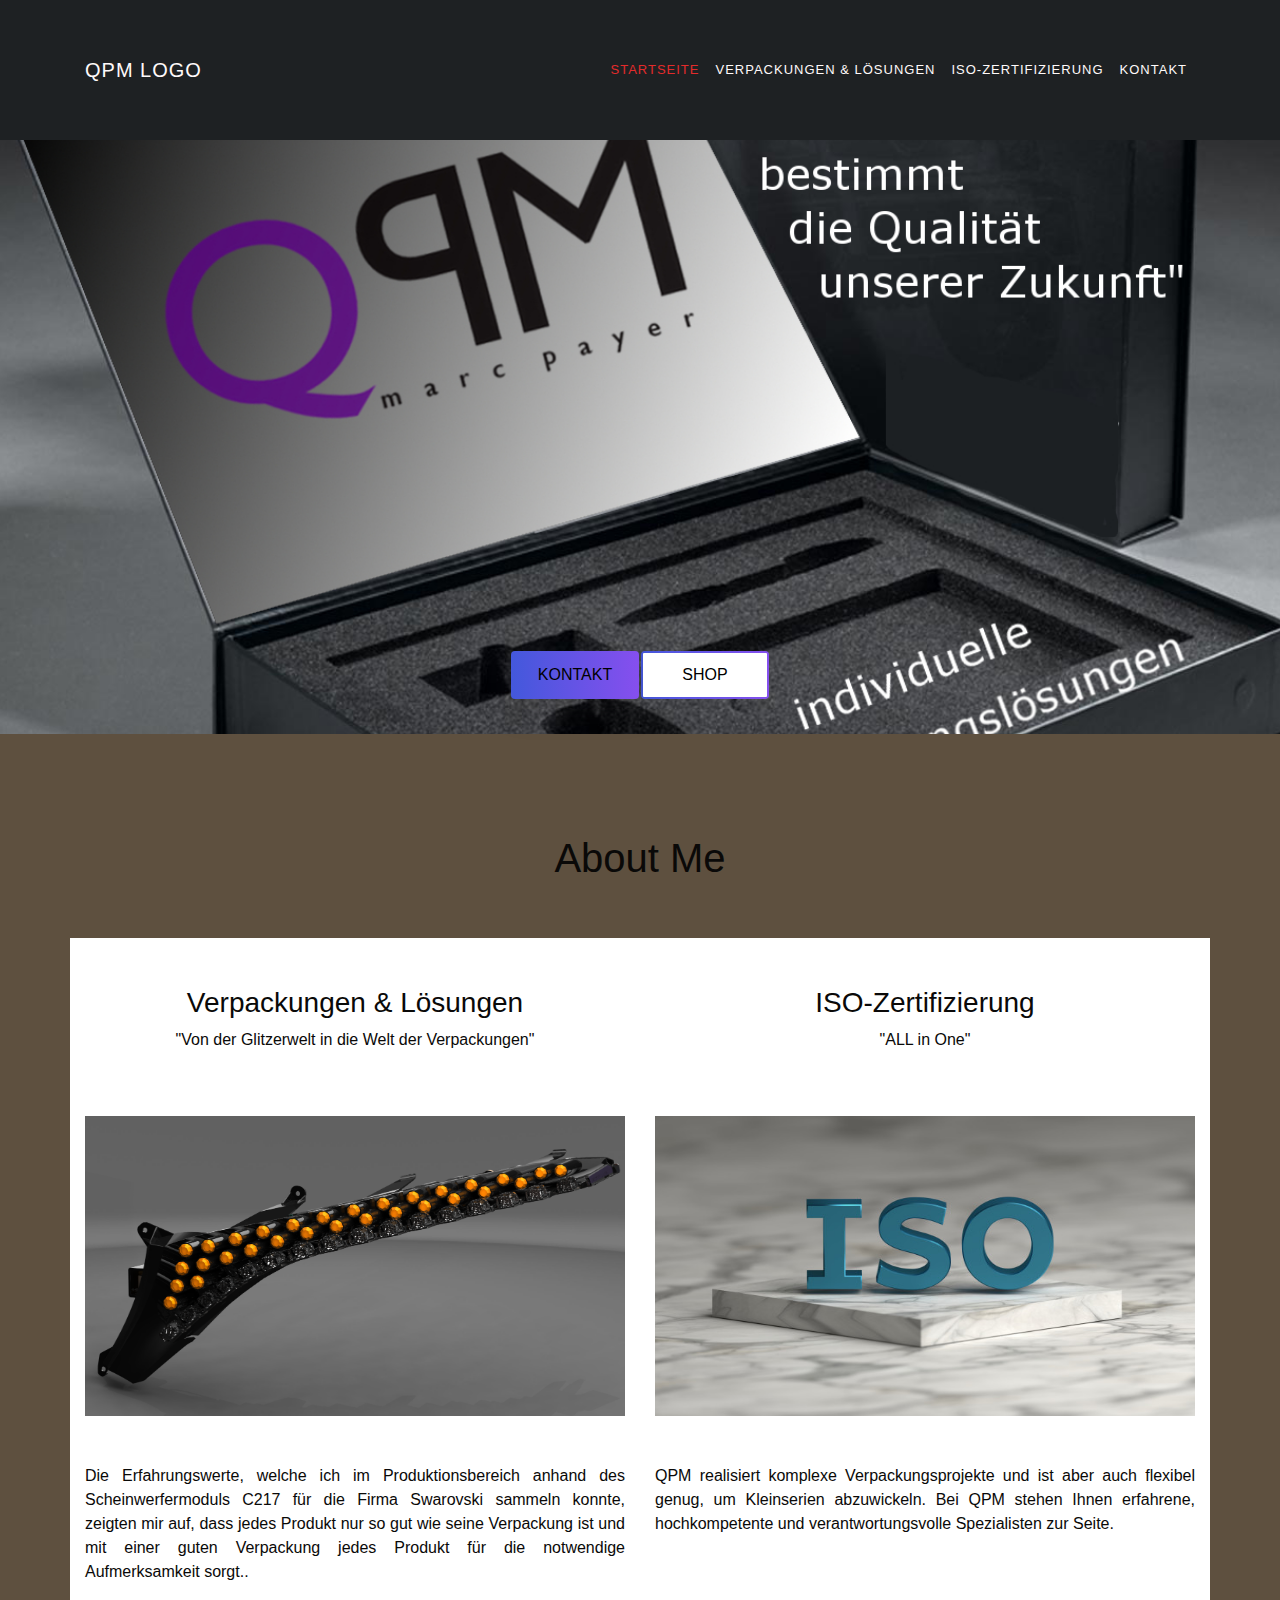
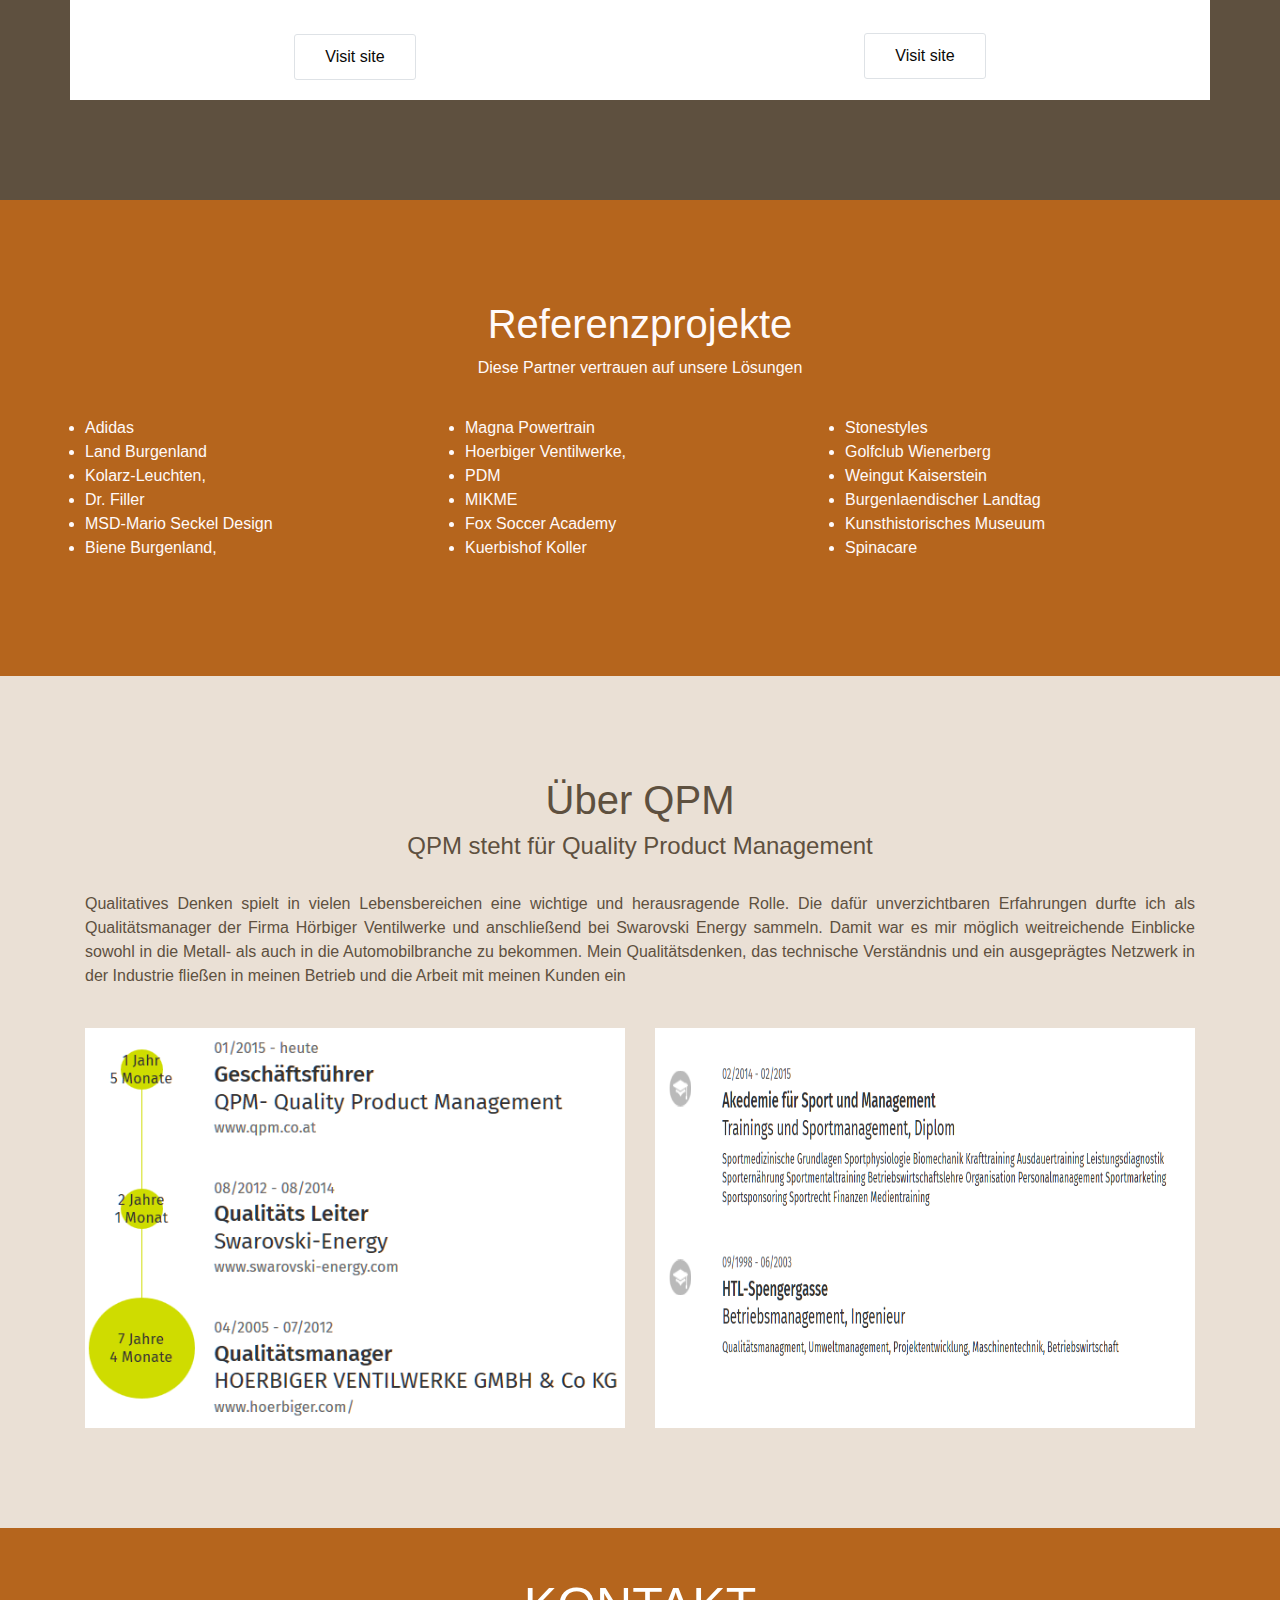
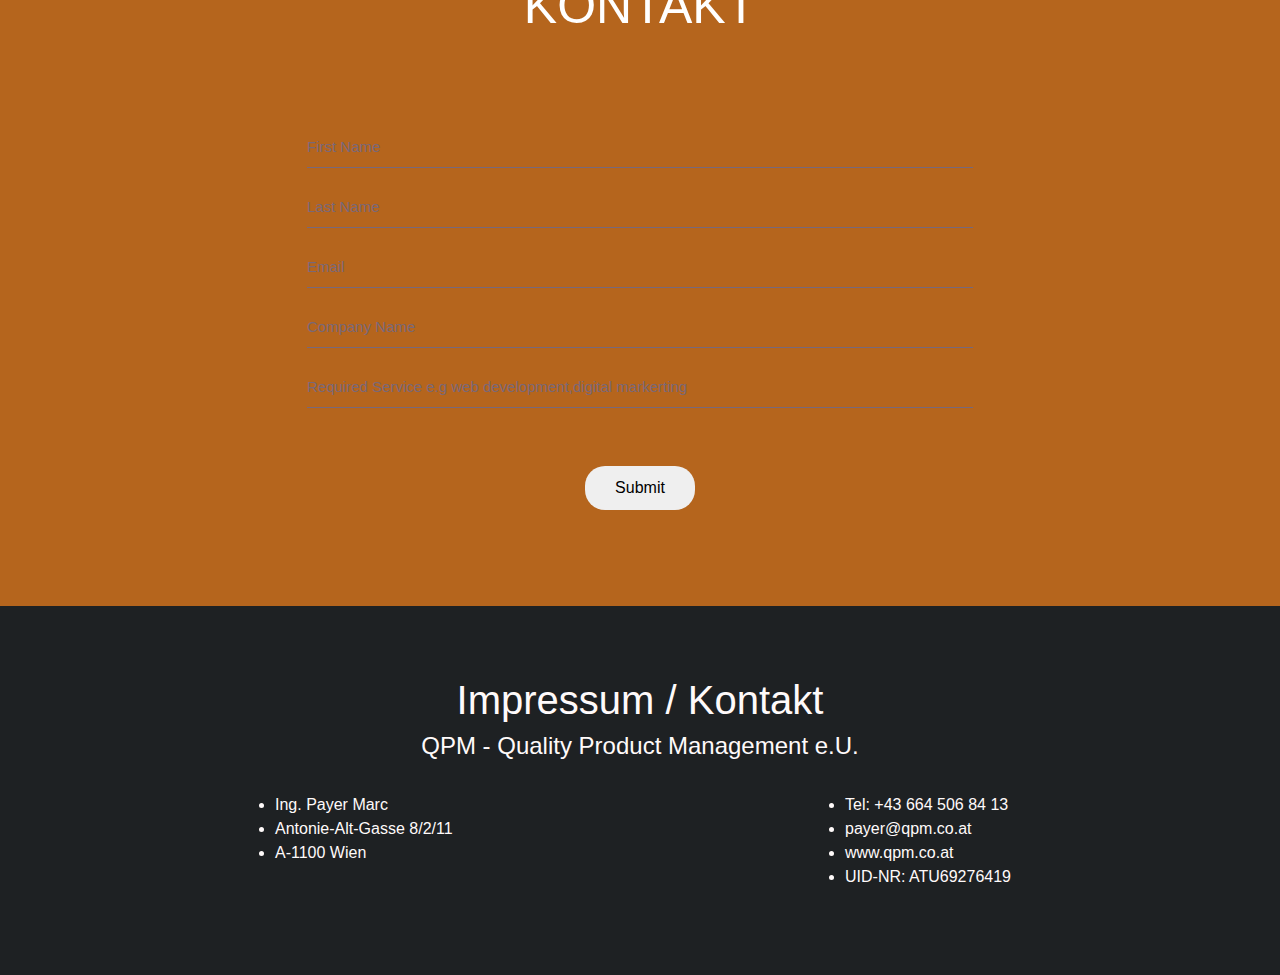
==== commit 8ee7da67: "update" ====
--- a/index.html
+++ b/index.html
@@ -38,7 +38,7 @@
         <a class="nav-link" href="packging.html">Verpackungen & Lösungen</a>
       </li>
       <li class="nav-item">
-        <a class="nav-link" href="Iso.html">Leistungen</a>
+        <a class="nav-link" href="Iso.html">ISO-Zertifizierung</a>
       </li>
       <li class="nav-item">
         <a class="nav-link" href="#Kontakt">Kontakt</a>
@@ -97,7 +97,7 @@
           <div class="col-area col-sm-12 col-md-6 col-lg-6">
            <div class="inner">
           <div class="justify-content-center py-5">
-            <h3 class="text-center">Leistungen</h3>
+            <h3 class="text-center">ISO-Zertifizierung</h3>
             <p class="text-center">"ALL in One"</p>
           </div>
           <div class="imag-area pb-5">
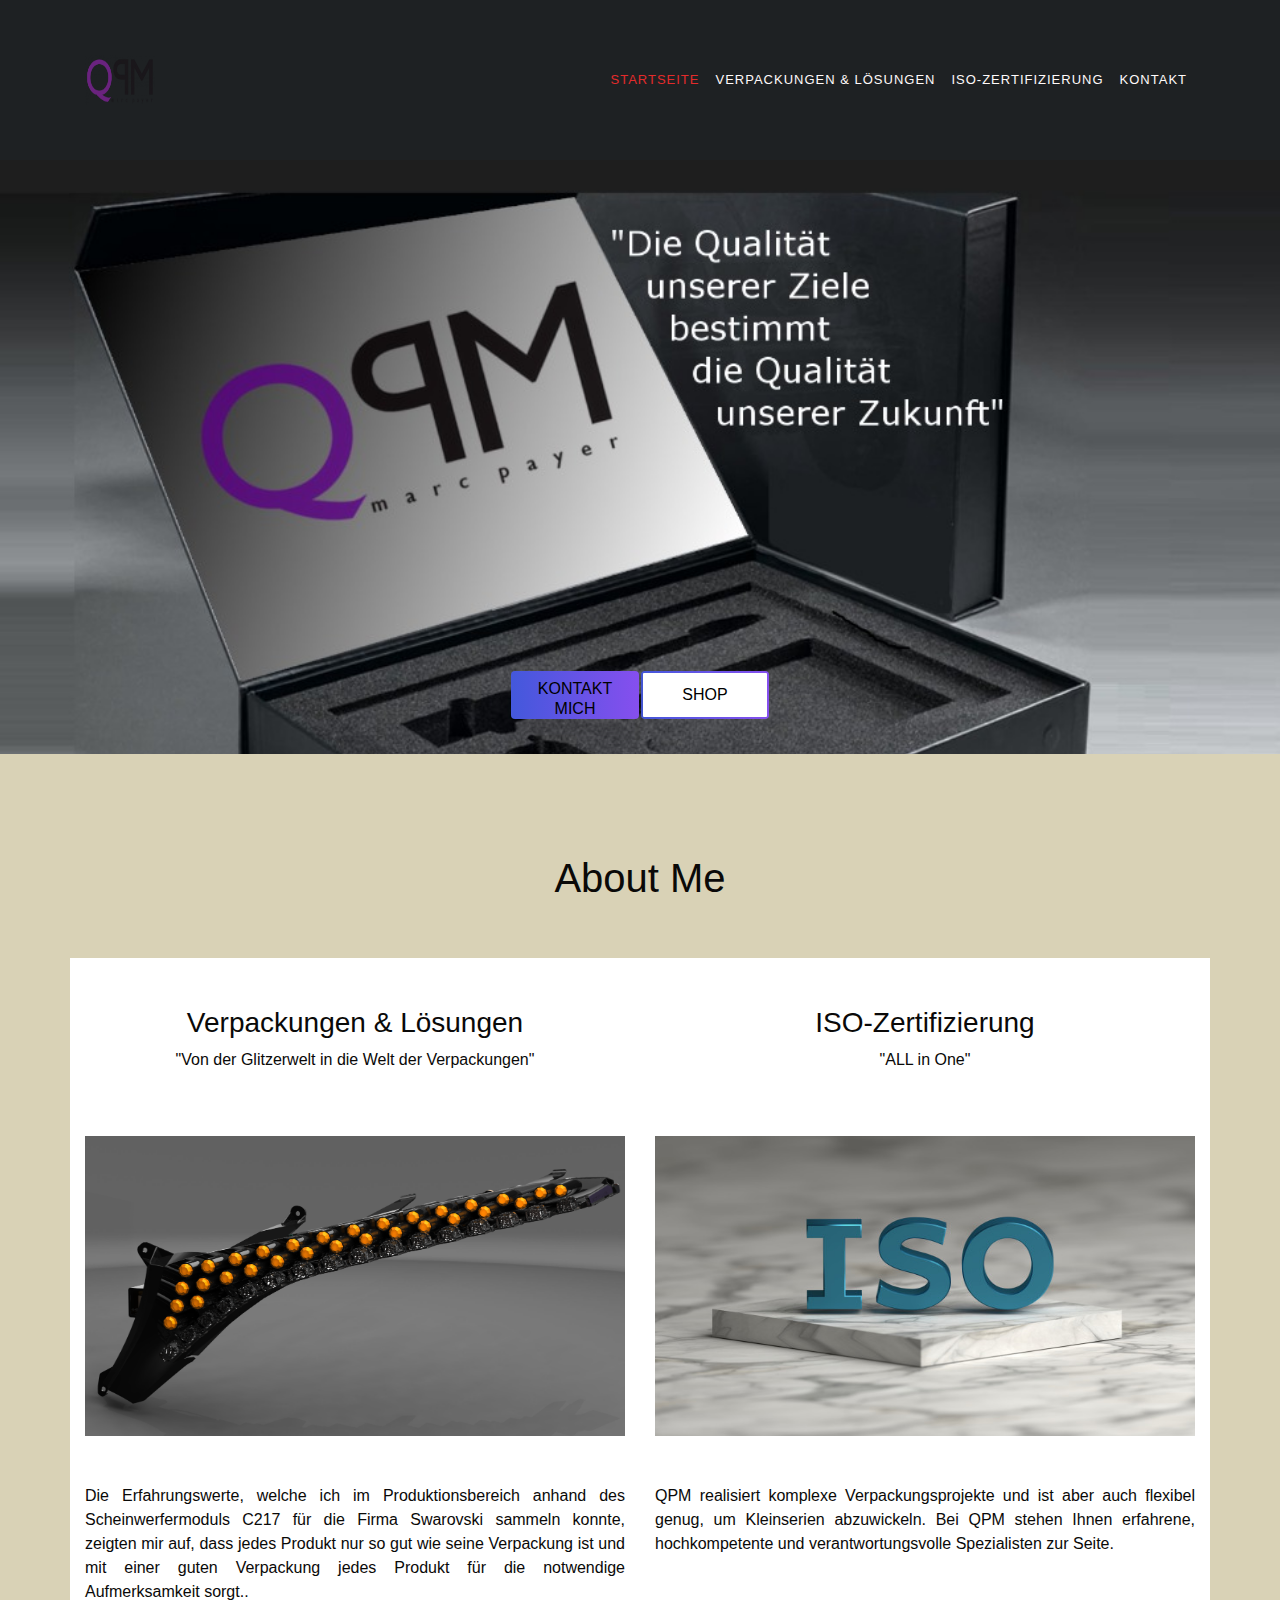
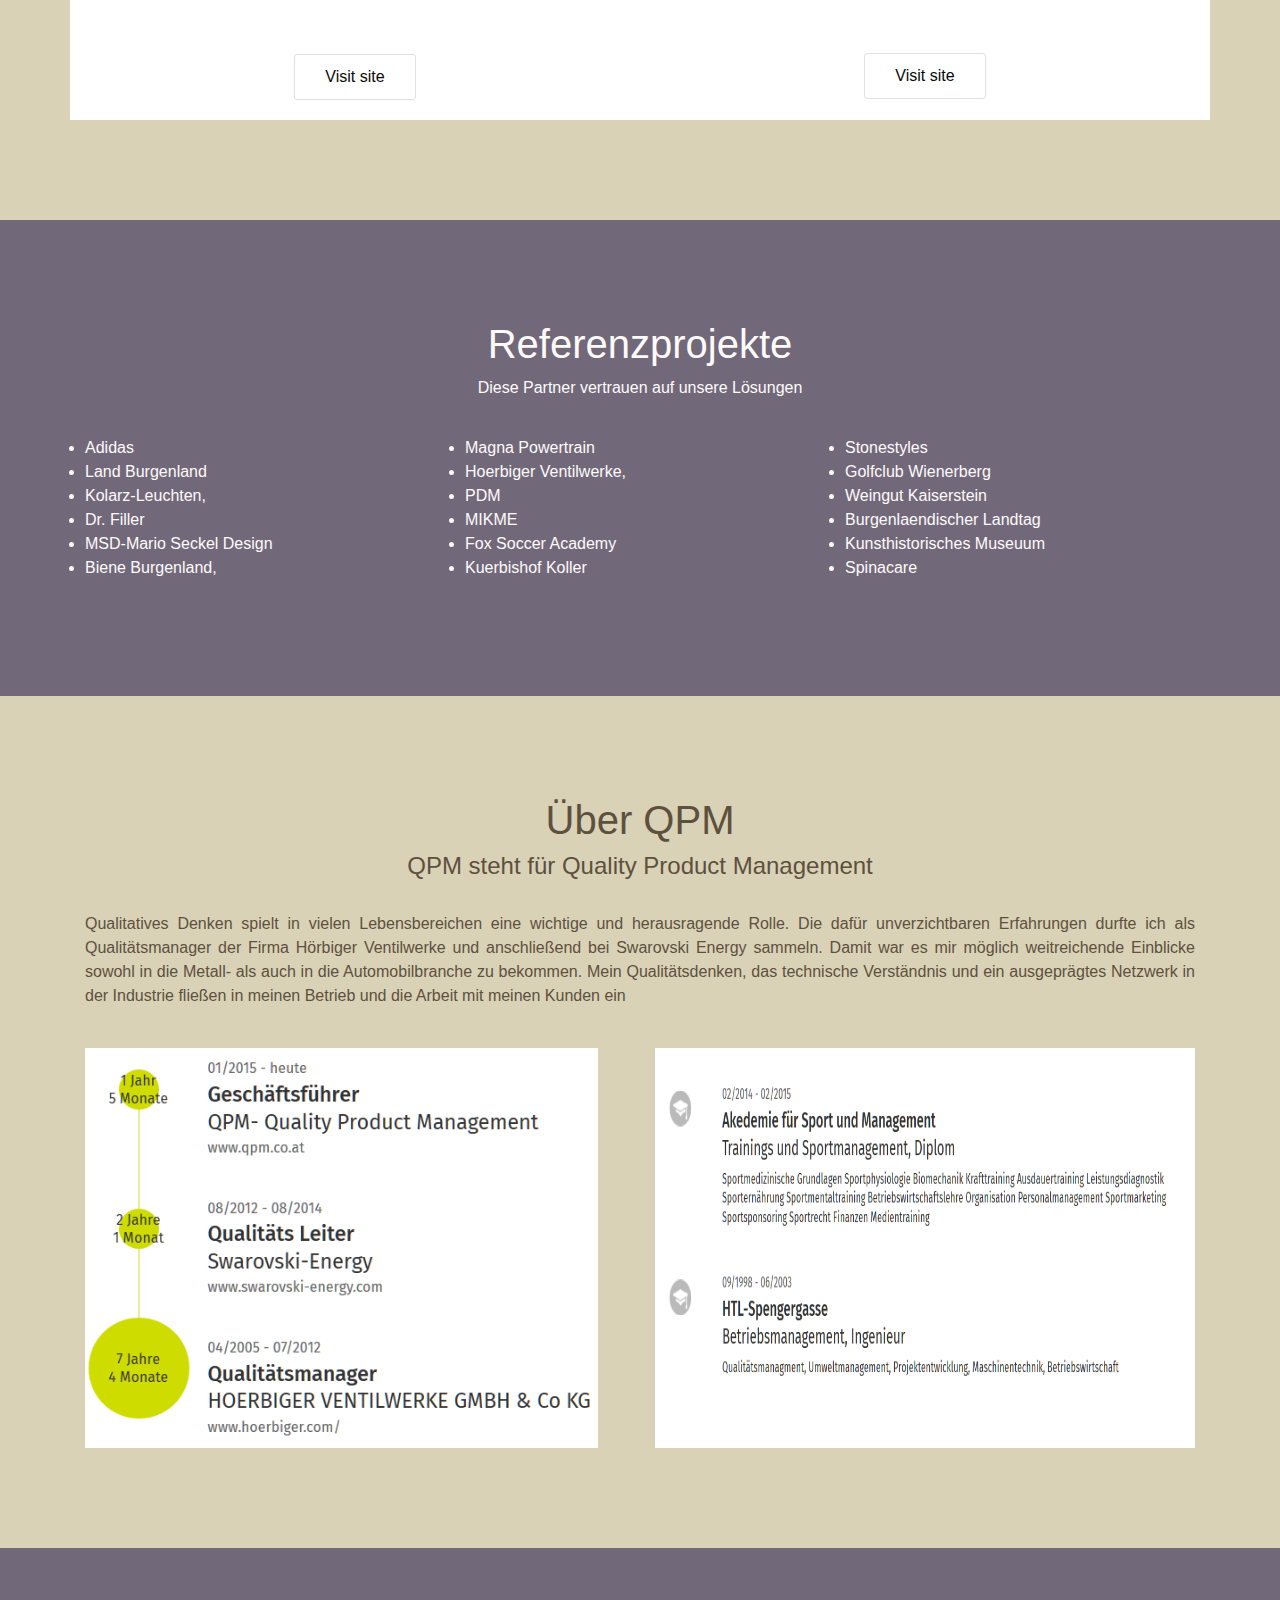
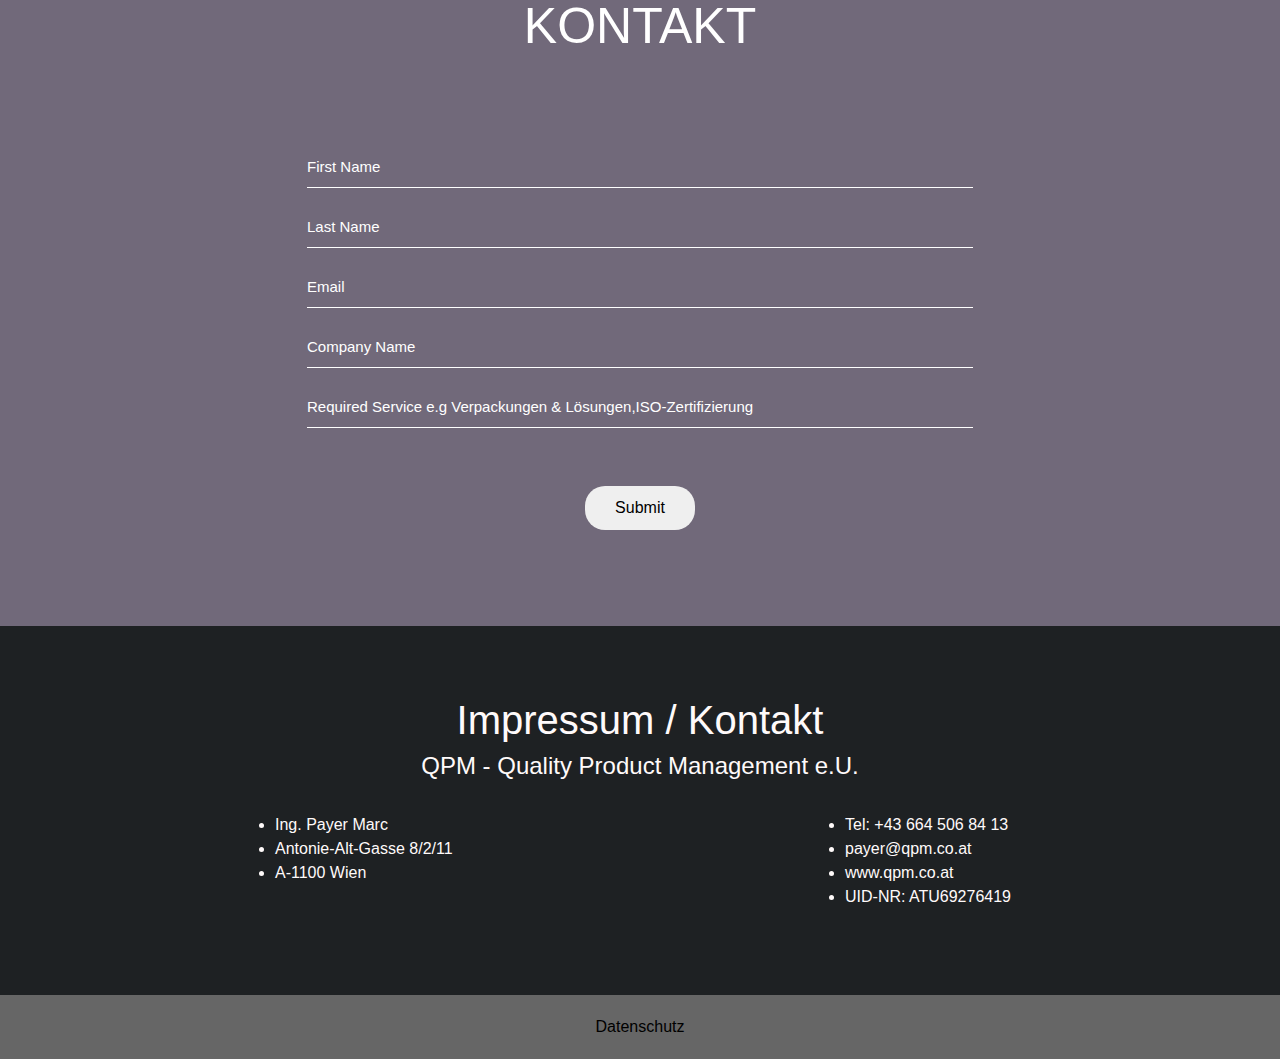
==== commit 47199261: "update" ====
--- a/index.html
+++ b/index.html
@@ -21,7 +21,7 @@
       <nav class="navbar navbar-expand-lg navbar-dark">
        
   <!-- Brand -->
-  <a class="navbar-brand" href="#">QPM LOGO</a>
+  <a class="navbar-brand" href="#"><img src="imag/dash/logo.png" class="imag-fluid"></a>
 
   <!-- Toggler/collapsibe Button -->
   <button class="navbar-toggler" type="button" data-toggle="collapse" data-target="#collapsibleNavbar">
@@ -57,7 +57,7 @@
   <section class="header-area">
     <div class="site-button d-flex">
                   <div class="btn-first d-flex flex-row flex-wrap">
-                    <button type="button" id="#contact" class="btn button primary-button text-uppercase"><a href="#contact"> Kontakt</a></button>
+                    <button type="button" id="#contact" class="btn button primary-button text-uppercase"><a href="#contact"> Kontakt mich</a></button>
                     <button type="button" class="btn button secondary-button text-uppercase"><a href="#">Shop</a></button>
                   </div>
 
@@ -263,7 +263,7 @@
                     
                   </div>
                   <div class="form-group">
-                    <input type="name" name="service" class="form-control" placeholder="Required Service e.g web development,digital markerting">
+                    <input type="name" name="service" class="form-control" placeholder="Required Service e.g Verpackungen & Lösungen,ISO-Zertifizierung">
                     
                   </div>
                    <div class=" form-group d-flex justify-content-center mt-5">
@@ -336,6 +336,18 @@
    <!--======================================footer area ends ======================================-->
 
 
+
+   <section class="piracy-area">
+    <div class="container">
+      <div class="justify-content-center">
+        <a href="privacy.html">Datenschutz</a>
+      </div>
+      
+    </div>
+     
+   </section>
+
+
    
  </main>
 
--- a/style.css
+++ b/style.css
@@ -15,6 +15,7 @@
 body
 {
   font-family: Helvetica, Sans-Serif;
+  
 }
 
 .main-site
@@ -23,6 +24,13 @@
 }
 
 /*---------------- ------------------nav area starts-------- -------------------*/
+
+
+.navbar-brand img
+{
+  width: 70px;
+  height: 50px;
+}
 
 .nav-area
 {
@@ -77,22 +85,20 @@
 /*---------------- ------------------header area starts-------- -------------------*/
 .header-area
 {
+  
   position: relative;
    width: 100%;
    //padding: 200px 200px 100px 200px;
-  background-image: url('imag/dash/dash.jpg');
+  background-image: url('imag/dash/dash3.jpeg');
   height: 66vh;
   background-repeat: no-repeat;
   background-size: cover;
-  background-position: center;
+  background-position: center center;
   background-attachment:fixed;
-  //margin-top: 30px;
-}
-
-.site-button .btn-first
-{
-  //justify-content: center;
-}
+  
+}
+
+
 
 .button
 {
@@ -249,7 +255,7 @@
   position: relative;
    width: 100%;
    padding: 100px 0px;
-   background-color: #b5651d;
+   background-color: #71697a;
 }
 
 .crousel-area h1 ,p
@@ -380,7 +386,7 @@
   //background-color:#01396C;;
   width: 100%;
   //height: 100%;
-  padding: 100px 0px 50px 0px;
+  padding: 100px 0px 0px 0px;
 }
 
 
@@ -429,6 +435,45 @@
 /*----------------------------- iso list area ends ------------------------*/
 
 
+
+
+/*----------------------------- iso carousel area starts ------------------------*/
+
+.iso-crousel-area
+{
+  position: relative;
+  background-color: #666666;
+  padding: 100px 0px;
+
+}
+
+.iso-crousel-area img
+{
+  width: 100%;
+  height:200px; 
+}
+
+.iso-crousel-area .controls-top
+{
+position: absolute;
+bottom: 0;
+left: 50%;
+transform: translate(-50%,-50%);
+  //justify-content: center;  
+}
+
+.iso-crousel-area .controls-top a
+{
+  margin:0px 40px ;
+  font-size: 50px;
+
+}
+
+/*----------------------------- iso carousel area ends ------------------------*/
+
+
+
+
 .last-text-area
 {
 
@@ -455,7 +500,7 @@
 {
   width: 100%;
   padding: 100px 0px;
-  background-color: #5e503f
+  background-color: #d9d2b6;
 
 }
 
@@ -538,7 +583,7 @@
 
 .link-area
 {
-  background-color: #b5651d;
+  background-color: #71697a;
   //background-color:;
   padding: 100px 0px;
 }
@@ -577,12 +622,12 @@
 
 
 
-/*---------------- ------------------about area starts -------- -------------------*/
+/*----------------------------------- about area starts ---------------------------*/
 .about-area
 {
   width: 100%;
   padding: 100px 0px;
-  background-color:#eae0d5;
+  background-color:#d9d2b6;
 }
 
 .about-me-area .row 
@@ -606,7 +651,7 @@
 {
  
    height: 400px; 
-  width: 100%;
+  width: auto;
   //max-width: 100%; 
   //height: auto;
   
@@ -629,12 +674,11 @@
 /*----------------------------------- contact area starts -----------------------*/
 
 
-/*==============================Start Contact ==================*/
 
 .Contact-area
 {
   
-  background-color: #b5651d;
+  background-color: #71697a;
 }
 
 .Contact-area-heading h2
@@ -665,25 +709,26 @@
   background:none;
   box-shadow: none;
   border: none;
-  border-bottom: 1px solid #796878;
+  border-bottom: 1px solid #fff;
   border-radius: 0;
   outline: none;
   padding: 10px 0px;
   font-size:20px;
   font-weight: 300px;
-  color:#796878;
+  color:#fff;
   font-family: Helvetica, Sans-Serif;
 }
 
 .Contact-area .row-area input::placeholder
 {
-  color:#796878;
+  color:#fff;
   //color:#79687;
   font-size: 15px;
 }
 
 .Contact-area .btn-area
 {
+  color: black;
   font-family: Helvetica, Sans-Serif;
   margin-top: 10px;
   padding: 10px 30px;
@@ -692,12 +737,6 @@
   border: 0;
 }
 
-
-
-/*==============================Ends Contact ==================*/
-
-
-
 /*-------------------------------------contact area starts ------------------------*/
 
 
@@ -721,6 +760,80 @@
 }
 
 /*---------------- ------------------footer area ends -------- -------------------*/
+
+
+
+
+
+
+
+
+/*---------------- ------------------piracy area strats -------- -------------------*/
+.piracy-area
+{
+  width: 100%;
+  padding: 20px;
+  background-color: #666666;
+}
+
+.piracy-area a
+{
+  color: #000;
+  display: flex;
+  position: relative;
+  justify-content: center;
+  text-align: center;
+}
+
+/*---------------- ------------------piracy area ends -------- -------------------*/
+
+
+
+/*---------------- ------------------piracy-text area starts -------- -------------------*/
+
+.privacy-text-area
+{
+  background-color: #796878;
+  padding: 20px 20px;
+
+}
+
+.privacy-text-area h3
+{
+  color: white;
+  padding-bottom: 20px;
+}
+.privacy-text-area p
+{
+  text-align: justify;
+  color: white;
+}
+
+
+/*---------------- ------------------piracy-text area ends -------- -------------------*/
+
+
+
+
+
+
+
+
+
+
+
+
+
+
+
+
+
+
+
+
+
+
+
 
 
 @media only screen and (min-width: 768px)
--- a/style.css
+++ b/style.css
@@ -15,6 +15,7 @@
 body
 {
   font-family: Helvetica, Sans-Serif;
+  
 }
 
 .main-site
@@ -23,6 +24,13 @@
 }
 
 /*---------------- ------------------nav area starts-------- -------------------*/
+
+
+.navbar-brand img
+{
+  width: 70px;
+  height: 50px;
+}
 
 .nav-area
 {
@@ -77,22 +85,20 @@
 /*---------------- ------------------header area starts-------- -------------------*/
 .header-area
 {
+  
   position: relative;
    width: 100%;
    //padding: 200px 200px 100px 200px;
-  background-image: url('imag/dash/dash.jpg');
+  background-image: url('imag/dash/dash3.jpeg');
   height: 66vh;
   background-repeat: no-repeat;
   background-size: cover;
-  background-position: center;
+  background-position: center center;
   background-attachment:fixed;
-  //margin-top: 30px;
-}
-
-.site-button .btn-first
-{
-  //justify-content: center;
-}
+  
+}
+
+
 
 .button
 {
@@ -249,7 +255,7 @@
   position: relative;
    width: 100%;
    padding: 100px 0px;
-   background-color: #b5651d;
+   background-color: #71697a;
 }
 
 .crousel-area h1 ,p
@@ -380,7 +386,7 @@
   //background-color:#01396C;;
   width: 100%;
   //height: 100%;
-  padding: 100px 0px 50px 0px;
+  padding: 100px 0px 0px 0px;
 }
 
 
@@ -429,6 +435,45 @@
 /*----------------------------- iso list area ends ------------------------*/
 
 
+
+
+/*----------------------------- iso carousel area starts ------------------------*/
+
+.iso-crousel-area
+{
+  position: relative;
+  background-color: #666666;
+  padding: 100px 0px;
+
+}
+
+.iso-crousel-area img
+{
+  width: 100%;
+  height:200px; 
+}
+
+.iso-crousel-area .controls-top
+{
+position: absolute;
+bottom: 0;
+left: 50%;
+transform: translate(-50%,-50%);
+  //justify-content: center;  
+}
+
+.iso-crousel-area .controls-top a
+{
+  margin:0px 40px ;
+  font-size: 50px;
+
+}
+
+/*----------------------------- iso carousel area ends ------------------------*/
+
+
+
+
 .last-text-area
 {
 
@@ -455,7 +500,7 @@
 {
   width: 100%;
   padding: 100px 0px;
-  background-color: #5e503f
+  background-color: #d9d2b6;
 
 }
 
@@ -538,7 +583,7 @@
 
 .link-area
 {
-  background-color: #b5651d;
+  background-color: #71697a;
   //background-color:;
   padding: 100px 0px;
 }
@@ -577,12 +622,12 @@
 
 
 
-/*---------------- ------------------about area starts -------- -------------------*/
+/*----------------------------------- about area starts ---------------------------*/
 .about-area
 {
   width: 100%;
   padding: 100px 0px;
-  background-color:#eae0d5;
+  background-color:#d9d2b6;
 }
 
 .about-me-area .row 
@@ -606,7 +651,7 @@
 {
  
    height: 400px; 
-  width: 100%;
+  width: auto;
   //max-width: 100%; 
   //height: auto;
   
@@ -629,12 +674,11 @@
 /*----------------------------------- contact area starts -----------------------*/
 
 
-/*==============================Start Contact ==================*/
 
 .Contact-area
 {
   
-  background-color: #b5651d;
+  background-color: #71697a;
 }
 
 .Contact-area-heading h2
@@ -665,25 +709,26 @@
   background:none;
   box-shadow: none;
   border: none;
-  border-bottom: 1px solid #796878;
+  border-bottom: 1px solid #fff;
   border-radius: 0;
   outline: none;
   padding: 10px 0px;
   font-size:20px;
   font-weight: 300px;
-  color:#796878;
+  color:#fff;
   font-family: Helvetica, Sans-Serif;
 }
 
 .Contact-area .row-area input::placeholder
 {
-  color:#796878;
+  color:#fff;
   //color:#79687;
   font-size: 15px;
 }
 
 .Contact-area .btn-area
 {
+  color: black;
   font-family: Helvetica, Sans-Serif;
   margin-top: 10px;
   padding: 10px 30px;
@@ -692,12 +737,6 @@
   border: 0;
 }
 
-
-
-/*==============================Ends Contact ==================*/
-
-
-
 /*-------------------------------------contact area starts ------------------------*/
 
 
@@ -721,6 +760,80 @@
 }
 
 /*---------------- ------------------footer area ends -------- -------------------*/
+
+
+
+
+
+
+
+
+/*---------------- ------------------piracy area strats -------- -------------------*/
+.piracy-area
+{
+  width: 100%;
+  padding: 20px;
+  background-color: #666666;
+}
+
+.piracy-area a
+{
+  color: #000;
+  display: flex;
+  position: relative;
+  justify-content: center;
+  text-align: center;
+}
+
+/*---------------- ------------------piracy area ends -------- -------------------*/
+
+
+
+/*---------------- ------------------piracy-text area starts -------- -------------------*/
+
+.privacy-text-area
+{
+  background-color: #796878;
+  padding: 20px 20px;
+
+}
+
+.privacy-text-area h3
+{
+  color: white;
+  padding-bottom: 20px;
+}
+.privacy-text-area p
+{
+  text-align: justify;
+  color: white;
+}
+
+
+/*---------------- ------------------piracy-text area ends -------- -------------------*/
+
+
+
+
+
+
+
+
+
+
+
+
+
+
+
+
+
+
+
+
+
+
+
 
 
 @media only screen and (min-width: 768px)
